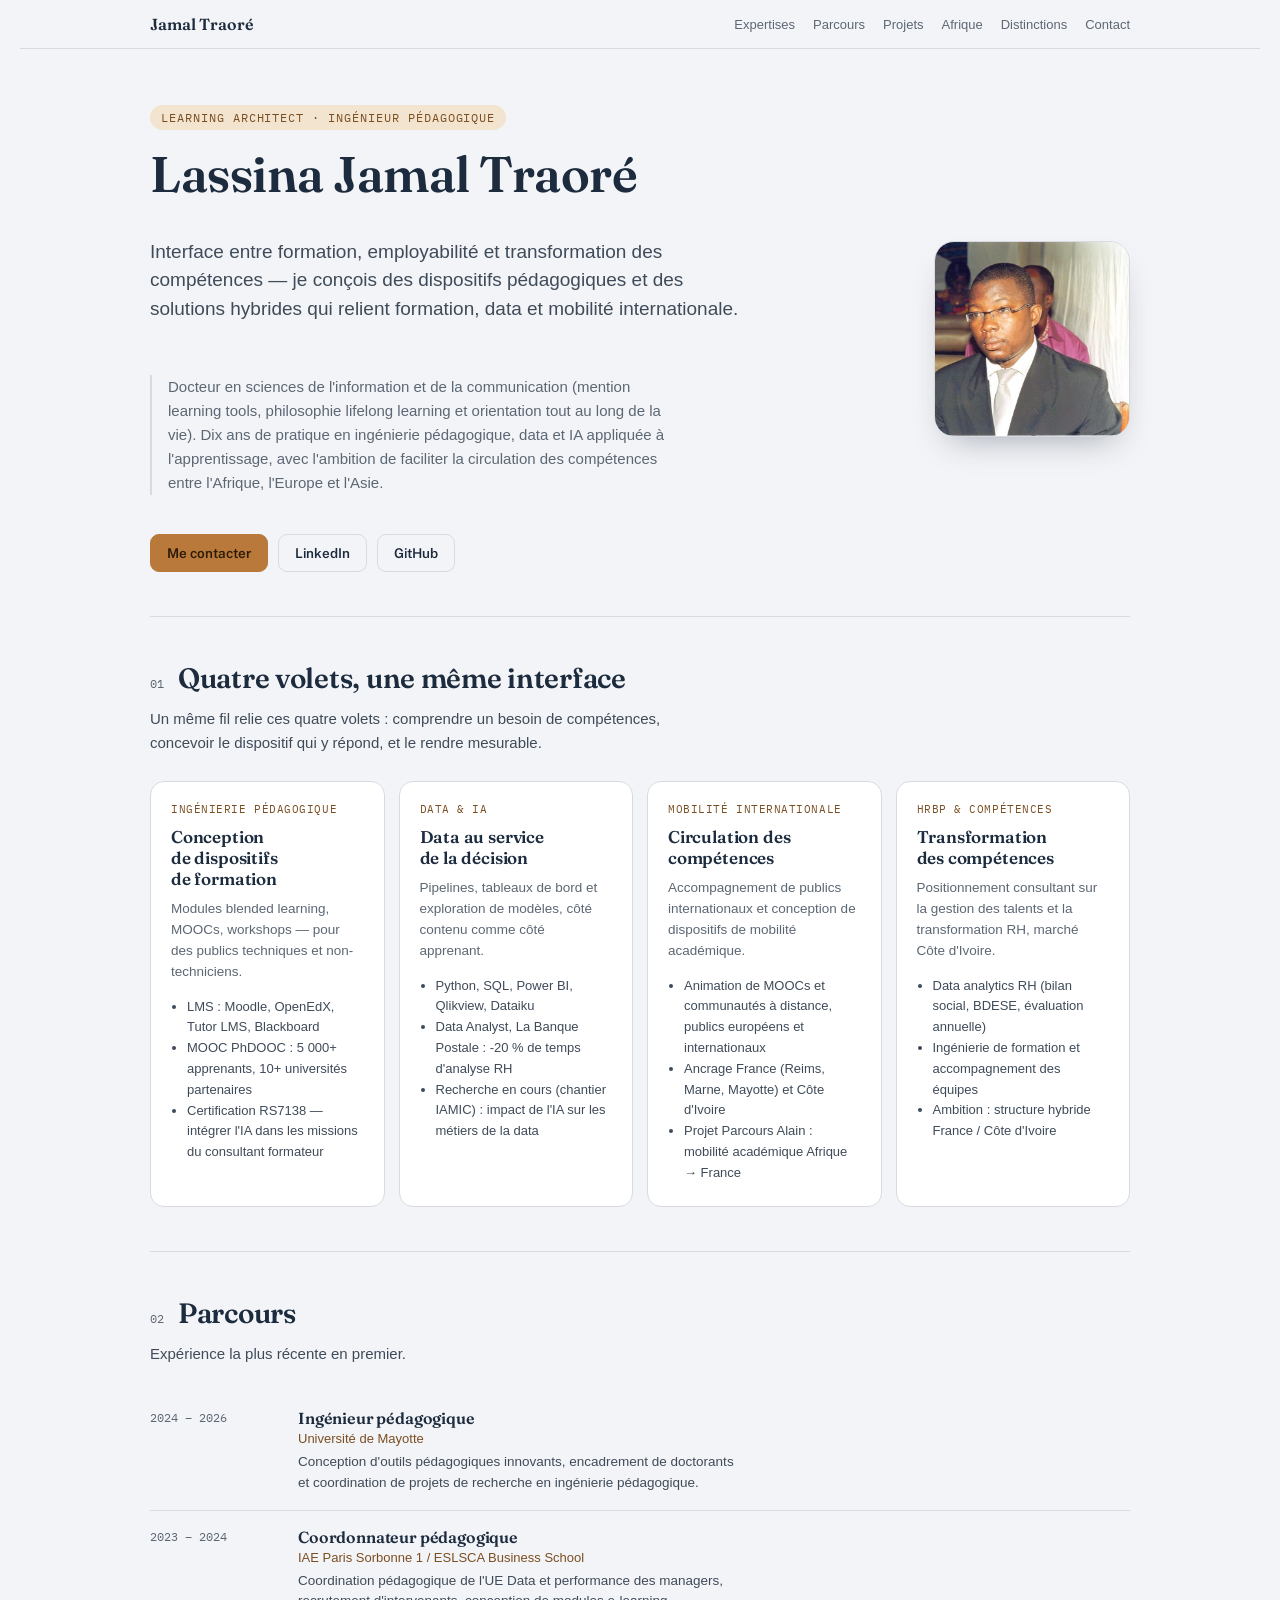
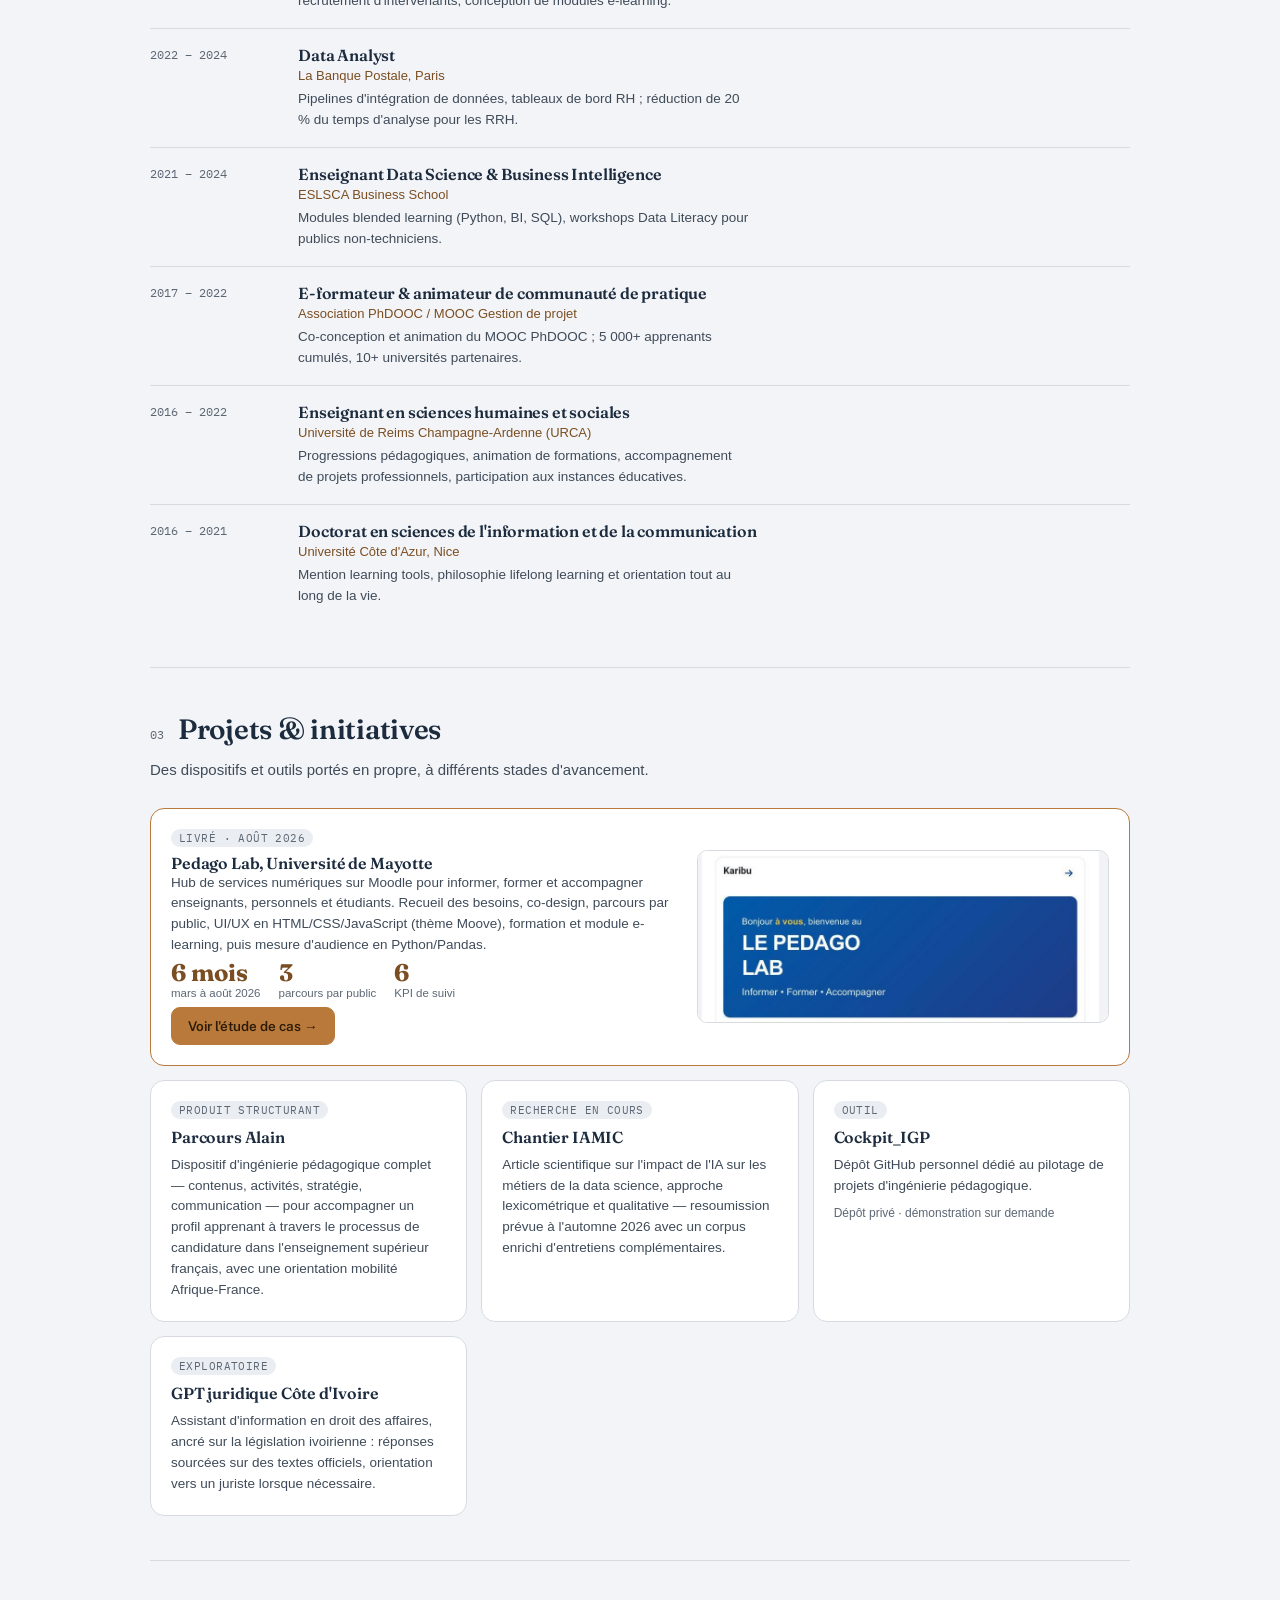
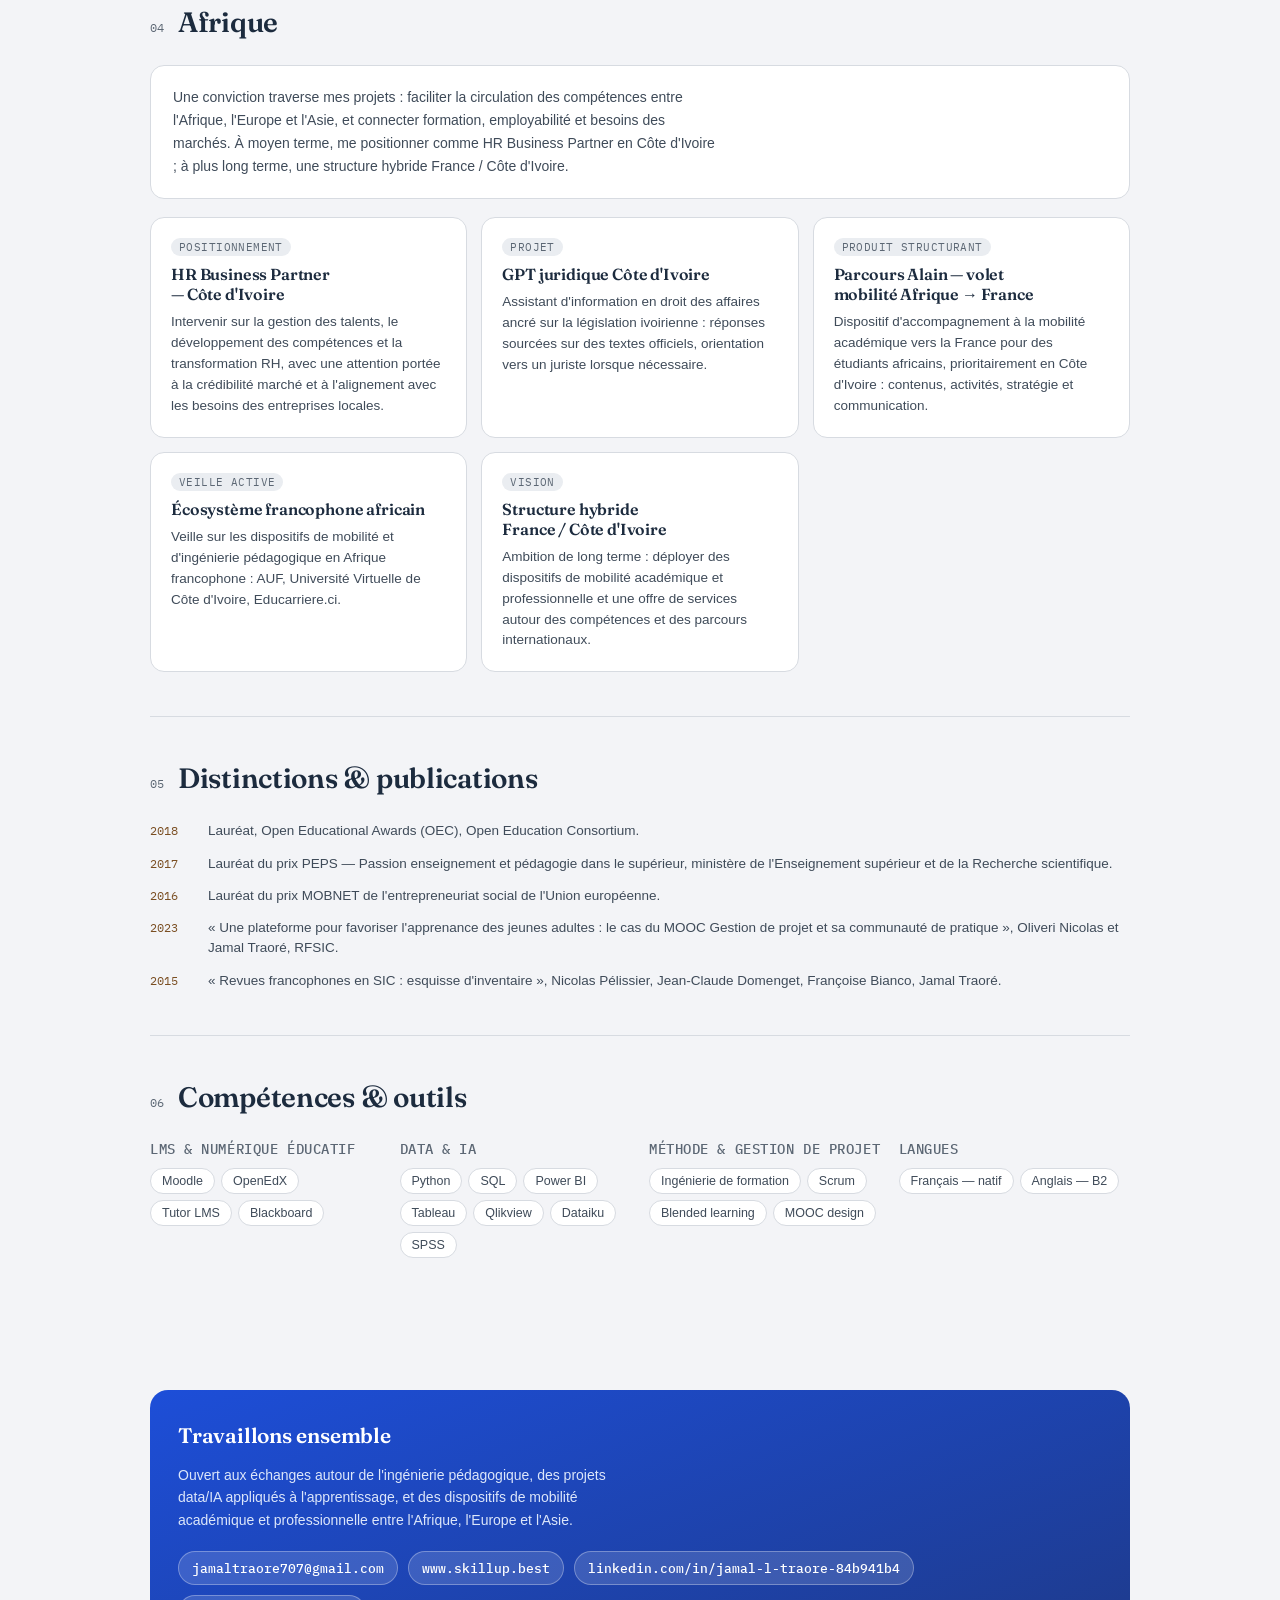
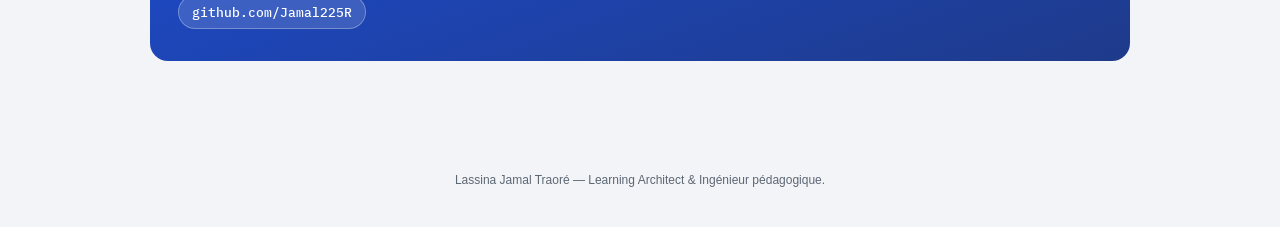
==== index.html @ 6d75a5ed "Portfolio : corrections ESLSCA, IAMIC, Cockpit_IGP et protection des coordonnées Co-Authored-By: Cla" ====
<!doctype html><html><head><meta charset=utf8><meta name=viewport content="width=device-width,initial-scale=1,viewport-fit=cover"><style>:root{color-scheme:light;box-sizing:border-box;padding-top:env(safe-area-inset-top,0px);padding-bottom:env(safe-area-inset-bottom,0px)}html{scroll-padding-top:env(safe-area-inset-top,0px)}body{margin:0;padding:0;font:14px -apple-system,BlinkMacSystemFont,sans-serif;background:#faf9f5;color:#141413}img{max-width:100%}[hidden]:not([hidden=until-found i]){display:none!important}</style></head><body>
<title>Jamal Traoré</title>
<meta name="description" content="Portfolio de Lassina Jamal Traoré — ingénierie pédagogique, data &amp; IA, mobilité internationale, transformation des compétences.">
<link rel="preconnect" href="https://fonts.googleapis.com">
<link href="https://fonts.googleapis.com/css2?family=Fraunces:opsz,wght@9..144,500;9..144,600;9..144,700&family=Public+Sans:wght@400;500;600;700&family=IBM+Plex+Mono:wght@400;500&display=swap" rel="stylesheet">
<style>
:root{
  --bg:#F3F4F7;
  --surface:#FFFFFF;
  --surface-2:#EAEDF1;
  --ink:#1C2B3E;
  --ink-2:#283546;
  --slate:#3F4B59;
  --muted:#5C6774;
  --line:#D7DBE1;
  --accent:#B9793A;
  --accent-ink:#7A4E22;
  --accent-bg:#F3E4CF;
  font-family:'Public Sans',system-ui,sans-serif;
}
@media (prefers-color-scheme: dark){
  :root:not([data-theme="light"]){
    --bg:#141B24;
    --surface:#1B2430;
    --surface-2:#212B38;
    --ink:#EDEAE2;
    --ink-2:#D9D4C8;
    --slate:#AEB6C2;
    --muted:#8C97A3;
    --line:#303B48;
    --accent:#E0A75E;
    --accent-ink:#F3D9B4;
    --accent-bg:#3A2E1C;
  }
}
:root[data-theme="dark"]{
  --bg:#141B24;
  --surface:#1B2430;
  --surface-2:#212B38;
  --ink:#EDEAE2;
  --ink-2:#D9D4C8;
  --slate:#AEB6C2;
  --muted:#8C97A3;
  --line:#303B48;
  --accent:#E0A75E;
  --accent-ink:#F3D9B4;
  --accent-bg:#3A2E1C;
}
*{box-sizing:border-box;}
body{margin:0;background:var(--bg);color:var(--ink);padding-inline:20px;}
h1,h2,h3{font-family:'Fraunces',Georgia,serif;font-weight:600;letter-spacing:-0.01em;text-wrap:balance;margin:0;color:var(--ink);}
.mono{font-family:'IBM Plex Mono',ui-monospace,monospace;font-variant-numeric:tabular-nums;}
.wrap{max-width:980px;margin:0 auto;}
a{color:inherit;}

/* NAV */
nav.top{position:sticky;top:env(safe-area-inset-top,0px);z-index:20;background:color-mix(in srgb, var(--bg) 86%, transparent);backdrop-filter:blur(8px);border-bottom:1px solid var(--line);}
nav.top .row{max-width:980px;margin:0 auto;display:flex;align-items:center;justify-content:space-between;padding:14px 0;gap:12px;flex-wrap:wrap;}
nav.top .brand{font-family:'Fraunces',serif;font-weight:600;font-size:16px;}
nav.top .links{display:flex;gap:18px;flex-wrap:wrap;}
nav.top .links a{font-size:13px;color:var(--muted);text-decoration:none;font-weight:500;}
nav.top .links a:hover{color:var(--accent-ink);}

/* HERO */
.hero{padding-block:56px 44px;display:flex;flex-direction:column;gap:18px;}
.eyebrow{font-family:'IBM Plex Mono',monospace;font-size:12px;letter-spacing:.08em;text-transform:uppercase;color:var(--accent-ink);background:var(--accent-bg);display:inline-block;padding:5px 11px;border-radius:999px;width:fit-content;}
.hero h1{font-size:clamp(32px,5vw,50px);line-height:1.05;}
.hero .tagline{font-size:clamp(16px,2.2vw,19px);color:var(--slate);max-width:56ch;line-height:1.5;}
.hero .thesis{font-size:15px;color:var(--muted);max-width:62ch;line-height:1.6;border-left:2px solid var(--line);padding-left:16px;}
.cta-row{display:flex;gap:10px;flex-wrap:wrap;margin-top:6px;}
.btn{font-family:'Public Sans',sans-serif;font-weight:600;font-size:13.5px;border-radius:9px;padding:10px 16px;border:1px solid var(--accent);background:var(--accent);color:#2B1B08;cursor:pointer;text-decoration:none;display:inline-flex;align-items:center;gap:6px;}
.btn.secondary{background:transparent;color:var(--ink);border:1px solid var(--line);}

/* SECTION SHELL */
section{padding-block:44px;border-top:1px solid var(--line);}
.section-head{display:flex;align-items:baseline;gap:14px;margin-bottom:26px;flex-wrap:wrap;}
.section-head .num{font-family:'IBM Plex Mono',monospace;font-size:12px;color:var(--muted);}
.section-head h2{font-size:clamp(22px,3vw,28px);}
.section-lede{color:var(--slate);max-width:64ch;line-height:1.6;margin:-14px 0 26px;font-size:15px;}

/* PILLARS */
.pillars{display:grid;grid-template-columns:repeat(auto-fit,minmax(220px,1fr));gap:14px;}
.pillar{background:var(--surface);border:1px solid var(--line);border-radius:14px;padding:20px 20px 22px;display:flex;flex-direction:column;gap:10px;}
.pillar .tag{font-family:'IBM Plex Mono',monospace;font-size:11px;color:var(--accent-ink);text-transform:uppercase;letter-spacing:.05em;}
.pillar h3{font-size:17px;}
.pillar p{margin:0;font-size:13.5px;color:var(--muted);line-height:1.55;}
.pillar ul{margin:4px 0 0;padding-left:16px;font-size:13px;color:var(--slate);line-height:1.6;}

/* TIMELINE */
.timeline{display:flex;flex-direction:column;}
.trow{display:grid;grid-template-columns:130px 1fr;gap:18px;padding:16px 0;border-top:1px solid var(--line);}
.trow:first-child{border-top:none;}
.trow .when{font-family:'IBM Plex Mono',monospace;font-size:12px;color:var(--muted);padding-top:2px;}
.trow .what h3{font-size:16px;margin-bottom:3px;}
.trow .org{font-size:13px;color:var(--accent-ink);margin-bottom:6px;}
.trow p{margin:0;font-size:13.5px;color:var(--slate);line-height:1.55;max-width:60ch;}
@media (max-width:560px){.trow{grid-template-columns:1fr;gap:4px;}}

/* PROJECTS */
.projects{display:grid;grid-template-columns:repeat(auto-fit,minmax(260px,1fr));gap:14px;}
.project{background:var(--surface);border:1px solid var(--line);border-radius:14px;padding:20px;display:flex;flex-direction:column;gap:8px;}
.project .status{font-family:'IBM Plex Mono',monospace;font-size:10.5px;text-transform:uppercase;letter-spacing:.04em;padding:2px 8px;border-radius:999px;width:fit-content;background:var(--surface-2);color:var(--muted);}
.project h3{font-size:16px;}
.project p{margin:0;font-size:13.5px;color:var(--slate);line-height:1.55;}
.project .meta{font-size:12px;color:var(--muted);margin-top:2px;}

/* SKILLS */
.skillgrid{display:grid;grid-template-columns:repeat(auto-fit,minmax(200px,1fr));gap:18px;}
.skillcat h3{font-size:14px;color:var(--muted);text-transform:uppercase;letter-spacing:.04em;font-family:'IBM Plex Mono',monospace;font-weight:500;margin-bottom:10px;}
.chiplist{display:flex;flex-wrap:wrap;gap:6px;}
.chip{border:1px solid var(--line);background:var(--surface);font-size:12.5px;padding:5px 11px;border-radius:999px;color:var(--slate);}

/* DISTINCTIONS */
.distinctions{display:flex;flex-direction:column;gap:12px;}
.dist-item{display:flex;gap:14px;align-items:baseline;}
.dist-item .year{font-family:'IBM Plex Mono',monospace;font-size:12px;color:var(--accent-ink);width:44px;flex-shrink:0;}
.dist-item p{margin:0;font-size:13.5px;color:var(--slate);line-height:1.5;}

/* CONTACT / FOOTER */
.contact-band{background:linear-gradient(160deg,#1D4ED8,#1E3A8A);border-radius:18px;padding:32px 28px;color:#FFFFFF;display:flex;flex-direction:column;gap:16px;margin-block:44px;}
.contact-band h2{color:#FFFFFF;}
.contact-band p{margin:0;color:#DCE6FA;font-size:14px;max-width:56ch;line-height:1.6;}
.contact-links{display:flex;gap:10px;flex-wrap:wrap;margin-top:4px;}
.contact-links a{font-family:'IBM Plex Mono',monospace;font-size:12.5px;background:rgba(255,255,255,.14);border:1px solid rgba(255,255,255,.3);padding:8px 13px;border-radius:999px;text-decoration:none;color:#FFFFFF;font-weight:500;}
.contact-links a:hover{background:rgba(255,255,255,.22);}

footer.note{padding-block:24px 40px;font-size:12px;color:var(--muted);text-align:center;}

@media (max-width:640px){
  .hero{padding-block:40px 32px;}
  section{padding-block:34px;}
}

/* HERO GRID + PHOTO */
.hero-grid{display:flex;gap:32px;align-items:center;flex-wrap:wrap-reverse;}
.hero-text{flex:1 1 420px;display:flex;flex-direction:column;gap:18px;}
.hero-photo{flex:0 0 auto;}
.hero-photo img{display:block;width:196px;height:196px;object-fit:cover;border-radius:20px;border:1px solid var(--line);box-shadow:0 16px 34px -16px rgba(28,43,62,.4);}
@media (max-width:640px){.hero-photo img{width:128px;height:128px;border-radius:16px;}}

/* AFRIQUE */
.africa-intro{background:var(--surface);border:1px solid var(--line);border-radius:14px;padding:20px 22px;margin-bottom:18px;}
.africa-intro p{margin:0;font-size:14px;color:var(--slate);line-height:1.65;max-width:70ch;}
.project.featured{grid-column:1/-1;display:grid;grid-template-columns:1.1fr .9fr;gap:22px;align-items:center;border-color:var(--accent);}
.project.featured .shotwrap{border-radius:10px;overflow:hidden;border:1px solid var(--line);max-height:260px;}
.project.featured .shotwrap img{display:block;width:100%;}
.kpi-mini{display:flex;gap:18px;flex-wrap:wrap;margin:4px 0 2px;}
.kpi-mini div{display:flex;flex-direction:column;}
.kpi-mini b{font-family:'Fraunces',serif;font-size:24px;color:var(--accent-ink);line-height:1.1;}
.kpi-mini span{font-size:11.5px;color:var(--muted);}
.project .btn{width:fit-content;margin-top:6px;}
@media (max-width:640px){.project.featured{grid-template-columns:1fr;}}
</style>

<nav class="top">
  <div class="row">
    <span class="brand">Jamal Traoré</span>
    <div class="links">
      <a href="#expertises">Expertises</a>
      <a href="#parcours">Parcours</a>
      <a href="#projets">Projets</a>
      <a href="#afrique">Afrique</a>
      <a href="#distinctions">Distinctions</a>
      <a href="#contact">Contact</a>
    </div>
  </div>
</nav>

<div class="wrap">

  <section class="hero" style="border-top:none;">
    <div class="hero-grid">
      <div class="hero-text">
        <span class="eyebrow">Learning Architect · Ingénieur pédagogique</span>
        <h1>Lassina Jamal Traoré</h1>
        <p class="tagline">Interface entre formation, employabilité et transformation des compétences — je conçois des dispositifs pédagogiques et des solutions hybrides qui relient formation, data et mobilité internationale.</p>
        <p class="thesis">Docteur en sciences de l'information et de la communication (mention learning tools, philosophie lifelong learning et orientation tout au long de la vie). Dix ans de pratique en ingénierie pédagogique, data et IA appliquée à l'apprentissage, avec l'ambition de faciliter la circulation des compétences entre l'Afrique, l'Europe et l'Asie.</p>
        <div class="cta-row">
          <a class="btn js-mail" href="#contact" data-u="jamaltraore707" data-d="gmail.com">Me contacter</a>
          <a class="btn secondary" href="https://www.linkedin.com/in/jamal-l-traore-84b941b4/" target="_blank" rel="noopener">LinkedIn</a>
          <a class="btn secondary" href="https://github.com/Jamal225R" target="_blank" rel="noopener">GitHub</a>
        </div>
      </div>
      <div class="hero-photo">
        <img src="[data-uri]" alt="Portrait de Lassina Jamal Traoré" width="196" height="196">
      </div>
    </div>
  </section>

  <section id="expertises">
    <div class="section-head"><span class="num mono">01</span><h2>Quatre volets, une même interface</h2></div>
    <p class="section-lede">Un même fil relie ces quatre volets : comprendre un besoin de compétences, concevoir le dispositif qui y répond, et le rendre mesurable.</p>
    <div class="pillars">
      <div class="pillar">
        <span class="tag">Ingénierie pédagogique</span>
        <h3>Conception de dispositifs de formation</h3>
        <p>Modules blended learning, MOOCs, workshops — pour des publics techniques et non-techniciens.</p>
        <ul>
          <li>LMS : Moodle, OpenEdX, Tutor LMS, Blackboard</li>
          <li>MOOC PhDOOC : 5 000+ apprenants, 10+ universités partenaires</li>
          <li>Certification RS7138 — intégrer l'IA dans les missions du consultant formateur</li>
        </ul>
      </div>
      <div class="pillar">
        <span class="tag">Data &amp; IA</span>
        <h3>Data au service de la décision</h3>
        <p>Pipelines, tableaux de bord et exploration de modèles, côté contenu comme côté apprenant.</p>
        <ul>
          <li>Python, SQL, Power BI, Qlikview, Dataiku</li>
          <li>Data Analyst, La Banque Postale : -20 % de temps d'analyse RH</li>
          <li>Recherche en cours (chantier IAMIC) : impact de l'IA sur les métiers de la data</li>
        </ul>
      </div>
      <div class="pillar">
        <span class="tag">Mobilité internationale</span>
        <h3>Circulation des compétences</h3>
        <p>Accompagnement de publics internationaux et conception de dispositifs de mobilité académique.</p>
        <ul>
          <li>Animation de MOOCs et communautés à distance, publics européens et internationaux</li>
          <li>Ancrage France (Reims, Marne, Mayotte) et Côte d'Ivoire</li>
          <li>Projet Parcours Alain : mobilité académique Afrique → France</li>
        </ul>
      </div>
      <div class="pillar">
        <span class="tag">HRBP &amp; compétences</span>
        <h3>Transformation des compétences</h3>
        <p>Positionnement consultant sur la gestion des talents et la transformation RH, marché Côte d'Ivoire.</p>
        <ul>
          <li>Data analytics RH (bilan social, BDESE, évaluation annuelle)</li>
          <li>Ingénierie de formation et accompagnement des équipes</li>
          <li>Ambition : structure hybride France / Côte d'Ivoire</li>
        </ul>
      </div>
    </div>
  </section>

  <section id="parcours">
    <div class="section-head"><span class="num mono">02</span><h2>Parcours</h2></div>
    <p class="section-lede">Expérience la plus récente en premier.</p>
    <div class="timeline">
      <div class="trow">
        <div class="when">2024 – 2026</div>
        <div class="what"><h3>Ingénieur pédagogique</h3><div class="org">Université de Mayotte</div>
        <p>Conception d'outils pédagogiques innovants, encadrement de doctorants et coordination de projets de recherche en ingénierie pédagogique.</p></div>
      </div>
      <div class="trow">
        <div class="when">2023 – 2024</div>
        <div class="what"><h3>Coordonnateur pédagogique</h3><div class="org">IAE Paris Sorbonne 1 / ESLSCA Business School</div>
        <p>Coordination pédagogique de l'UE Data et performance des managers, recrutement d'intervenants, conception de modules e-learning.</p></div>
      </div>
      <div class="trow">
        <div class="when">2022 – 2024</div>
        <div class="what"><h3>Data Analyst</h3><div class="org">La Banque Postale, Paris</div>
        <p>Pipelines d'intégration de données, tableaux de bord RH ; réduction de 20 % du temps d'analyse pour les RRH.</p></div>
      </div>
      <div class="trow">
        <div class="when">2021 – 2024</div>
        <div class="what"><h3>Enseignant Data Science &amp; Business Intelligence</h3><div class="org">ESLSCA Business School</div>
        <p>Modules blended learning (Python, BI, SQL), workshops Data Literacy pour publics non-techniciens.</p></div>
      </div>
      <div class="trow">
        <div class="when">2017 – 2022</div>
        <div class="what"><h3>E-formateur &amp; animateur de communauté de pratique</h3><div class="org">Association PhDOOC / MOOC Gestion de projet</div>
        <p>Co-conception et animation du MOOC PhDOOC ; 5 000+ apprenants cumulés, 10+ universités partenaires.</p></div>
      </div>
      <div class="trow">
        <div class="when">2016 – 2022</div>
        <div class="what"><h3>Enseignant en sciences humaines et sociales</h3><div class="org">Université de Reims Champagne-Ardenne (URCA)</div>
        <p>Progressions pédagogiques, animation de formations, accompagnement de projets professionnels, participation aux instances éducatives.</p></div>
      </div>
      <div class="trow">
        <div class="when">2016 – 2021</div>
        <div class="what"><h3>Doctorat en sciences de l'information et de la communication</h3><div class="org">Université Côte d'Azur, Nice</div>
        <p>Mention learning tools, philosophie lifelong learning et orientation tout au long de la vie.</p></div>
      </div>
    </div>
  </section>

  <section id="projets">
    <div class="section-head"><span class="num mono">03</span><h2>Projets &amp; initiatives</h2></div>
    <p class="section-lede">Des dispositifs et outils portés en propre, à différents stades d'avancement.</p>
    <div class="projects">
      <div class="project featured">
        <div>
          <span class="status">Livré · août 2026</span>
          <h3 style="margin-top:8px">Pedago Lab, Université de Mayotte</h3>
          <p>Hub de services numériques sur Moodle pour informer, former et accompagner enseignants, personnels et étudiants. Recueil des besoins, co-design, parcours par public, UI/UX en HTML/CSS/JavaScript (thème Moove), formation et module e-learning, puis mesure d'audience en Python/Pandas.</p>
          <div class="kpi-mini">
            <div><b>6 mois</b><span>mars à août 2026</span></div>
            <div><b>3</b><span>parcours par public</span></div>
            <div><b>6</b><span>KPI de suivi</span></div>
          </div>
          <a class="btn" href="pedago-lab/index.html">Voir l'étude de cas &rarr;</a>
        </div>
        <a class="shotwrap" href="pedago-lab/index.html" aria-label="Étude de cas Pedago Lab"><img src="pedago-lab/img/hero.jpg" alt="Bannière d'accueil du Pedago Lab sur Moodle"></a>
      </div>
      <div class="project">
        <span class="status">Produit structurant</span>
        <h3>Parcours Alain</h3>
        <p>Dispositif d'ingénierie pédagogique complet — contenus, activités, stratégie, communication — pour accompagner un profil apprenant à travers le processus de candidature dans l'enseignement supérieur français, avec une orientation mobilité Afrique-France.</p>
      </div>
      <div class="project">
        <span class="status">Recherche en cours</span>
        <h3>Chantier IAMIC</h3>
        <p>Article scientifique sur l'impact de l'IA sur les métiers de la data science, approche lexicométrique et qualitative — resoumission prévue à l'automne 2026 avec un corpus enrichi d'entretiens complémentaires.</p>
      </div>
      <div class="project">
        <span class="status">Outil</span>
        <h3>Cockpit_IGP</h3>
        <p>Dépôt GitHub personnel dédié au pilotage de projets d'ingénierie pédagogique.</p>
        <div class="meta">Dépôt privé · démonstration sur demande</div>
      </div>
      <div class="project">
        <span class="status">Exploratoire</span>
        <h3>GPT juridique Côte d'Ivoire</h3>
        <p>Assistant d'information en droit des affaires, ancré sur la législation ivoirienne : réponses sourcées sur des textes officiels, orientation vers un juriste lorsque nécessaire.</p>
      </div>
    </div>
  </section>

  <section id="afrique">
    <div class="section-head"><span class="num mono">04</span><h2>Afrique</h2></div>
    <div class="africa-intro">
      <p>Une conviction traverse mes projets : faciliter la circulation des compétences entre l'Afrique, l'Europe et l'Asie, et connecter formation, employabilité et besoins des marchés. À moyen terme, me positionner comme HR Business Partner en Côte d'Ivoire ; à plus long terme, une structure hybride France / Côte d'Ivoire.</p>
    </div>
    <div class="projects">
      <div class="project">
        <span class="status">Positionnement</span>
        <h3>HR Business Partner — Côte d'Ivoire</h3>
        <p>Intervenir sur la gestion des talents, le développement des compétences et la transformation RH, avec une attention portée à la crédibilité marché et à l'alignement avec les besoins des entreprises locales.</p>
      </div>
      <div class="project">
        <span class="status">Projet</span>
        <h3>GPT juridique Côte d'Ivoire</h3>
        <p>Assistant d'information en droit des affaires ancré sur la législation ivoirienne : réponses sourcées sur des textes officiels, orientation vers un juriste lorsque nécessaire.</p>
      </div>
      <div class="project">
        <span class="status">Produit structurant</span>
        <h3>Parcours Alain — volet mobilité Afrique → France</h3>
        <p>Dispositif d'accompagnement à la mobilité académique vers la France pour des étudiants africains, prioritairement en Côte d'Ivoire : contenus, activités, stratégie et communication.</p>
      </div>
      <div class="project">
        <span class="status">Veille active</span>
        <h3>Écosystème francophone africain</h3>
        <p>Veille sur les dispositifs de mobilité et d'ingénierie pédagogique en Afrique francophone : AUF, Université Virtuelle de Côte d'Ivoire, Educarriere.ci.</p>
      </div>
      <div class="project">
        <span class="status">Vision</span>
        <h3>Structure hybride France / Côte d'Ivoire</h3>
        <p>Ambition de long terme : déployer des dispositifs de mobilité académique et professionnelle et une offre de services autour des compétences et des parcours internationaux.</p>
      </div>
    </div>
  </section>

  <section id="distinctions">
    <div class="section-head"><span class="num mono">05</span><h2>Distinctions &amp; publications</h2></div>
    <div class="distinctions">
      <div class="dist-item"><span class="year mono">2018</span><p>Lauréat, Open Educational Awards (OEC), Open Education Consortium.</p></div>
      <div class="dist-item"><span class="year mono">2017</span><p>Lauréat du prix PEPS — Passion enseignement et pédagogie dans le supérieur, ministère de l'Enseignement supérieur et de la Recherche scientifique.</p></div>
      <div class="dist-item"><span class="year mono">2016</span><p>Lauréat du prix MOBNET de l'entrepreneuriat social de l'Union européenne.</p></div>
      <div class="dist-item"><span class="year mono">2023</span><p>« Une plateforme pour favoriser l'apprenance des jeunes adultes : le cas du MOOC Gestion de projet et sa communauté de pratique », Oliveri Nicolas et Jamal Traoré, RFSIC.</p></div>
      <div class="dist-item"><span class="year mono">2015</span><p>« Revues francophones en SIC : esquisse d'inventaire », Nicolas Pélissier, Jean-Claude Domenget, Françoise Bianco, Jamal Traoré.</p></div>
    </div>
  </section>

  <section aria-labelledby="competences-h">
    <div class="section-head"><span class="num mono">06</span><h2 id="competences-h">Compétences &amp; outils</h2></div>
    <div class="skillgrid">
      <div class="skillcat">
        <h3>LMS &amp; numérique éducatif</h3>
        <div class="chiplist">
          <span class="chip">Moodle</span><span class="chip">OpenEdX</span><span class="chip">Tutor LMS</span><span class="chip">Blackboard</span>
        </div>
      </div>
      <div class="skillcat">
        <h3>Data &amp; IA</h3>
        <div class="chiplist">
          <span class="chip">Python</span><span class="chip">SQL</span><span class="chip">Power BI</span><span class="chip">Tableau</span><span class="chip">Qlikview</span><span class="chip">Dataiku</span><span class="chip">SPSS</span>
        </div>
      </div>
      <div class="skillcat">
        <h3>Méthode &amp; gestion de projet</h3>
        <div class="chiplist">
          <span class="chip">Ingénierie de formation</span><span class="chip">Scrum</span><span class="chip">Blended learning</span><span class="chip">MOOC design</span>
        </div>
      </div>
      <div class="skillcat">
        <h3>Langues</h3>
        <div class="chiplist">
          <span class="chip">Français — natif</span><span class="chip">Anglais — B2</span>
        </div>
      </div>
    </div>
  </section>

  <section id="contact" style="border-top:none;">
    <div class="contact-band">
      <h2>Travaillons ensemble</h2>
      <p>Ouvert aux échanges autour de l'ingénierie pédagogique, des projets data/IA appliqués à l'apprentissage, et des dispositifs de mobilité académique et professionnelle entre l'Afrique, l'Europe et l'Asie.</p>
      <div class="contact-links">
        <a class="js-mail" href="#contact" data-u="jamaltraore707" data-d="gmail.com" data-show="1">jamaltraore707 [at] gmail [point] com</a>
        <a href="https://www.skillup.best/" target="_blank" rel="noopener">www.skillup.best</a>
        <a href="https://www.linkedin.com/in/jamal-l-traore-84b941b4/" target="_blank" rel="noopener">linkedin.com/in/jamal-l-traore-84b941b4</a>
        <a href="https://github.com/Jamal225R" target="_blank" rel="noopener">github.com/Jamal225R</a>
      </div>
    </div>
  </section>

</div>

<footer class="note">Lassina Jamal Traoré — Learning Architect &amp; Ingénieur pédagogique.</footer>

<script>
/* Anti-scraping : l'adresse e-mail est reconstituée dans le navigateur et n'apparaît pas en clair dans le HTML */
document.querySelectorAll('a.js-mail').forEach(function (a) {
  var m = a.dataset.u + '@' + a.dataset.d;
  a.href = 'mailto:' + m;
  if (a.dataset.show) { a.textContent = m; }
});
</script>
</body></html>
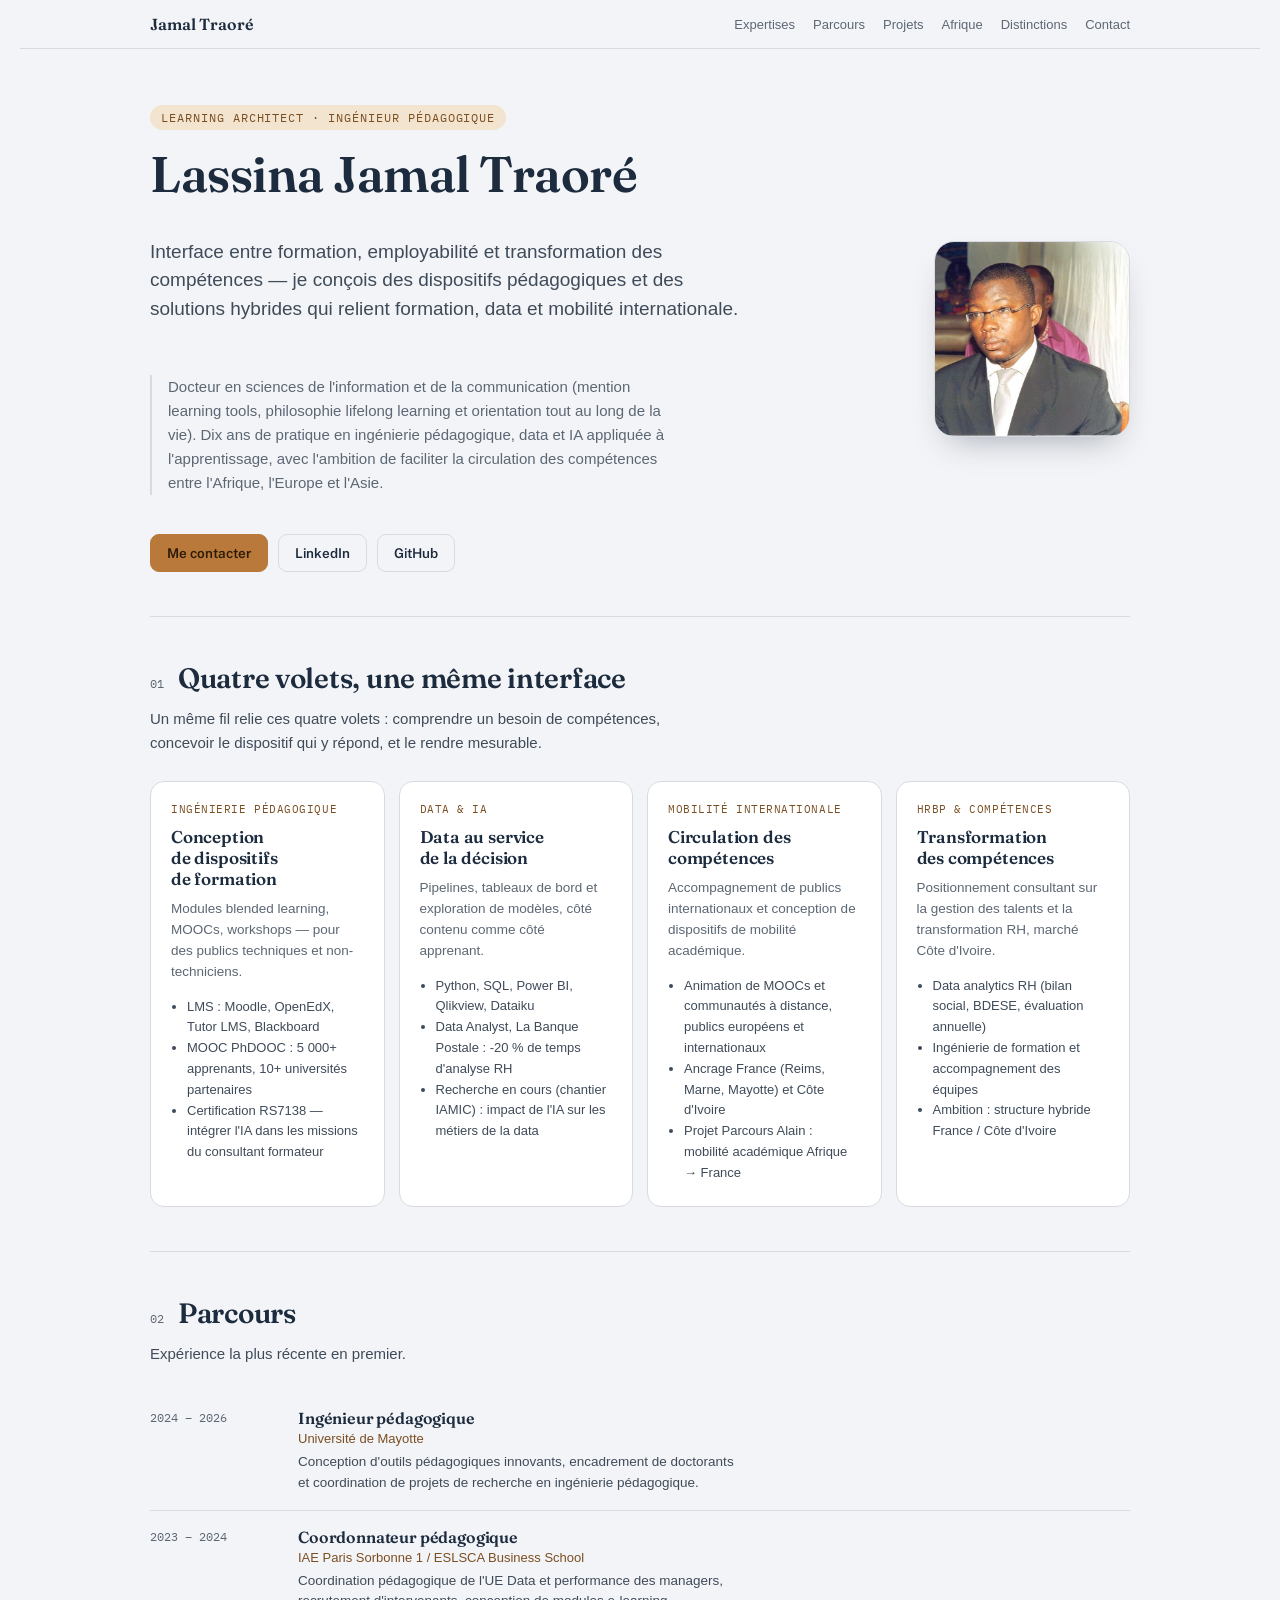
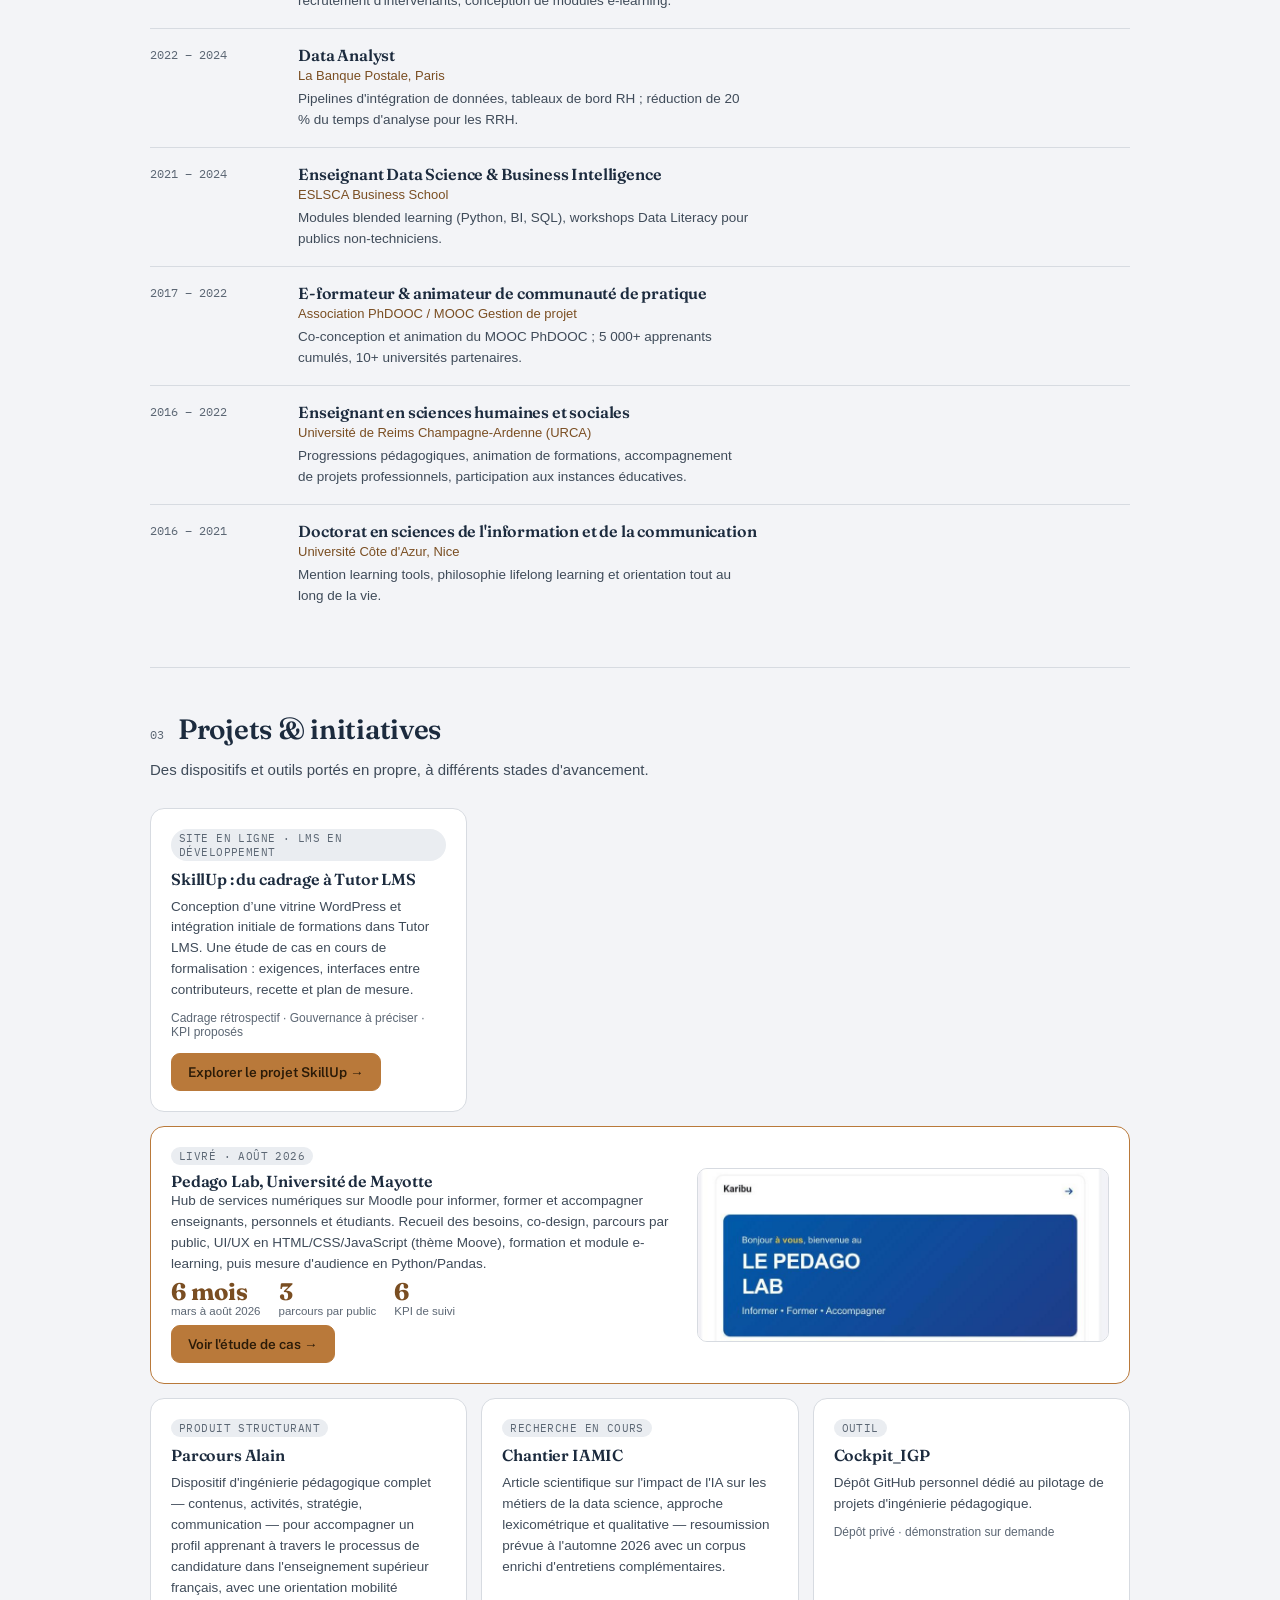
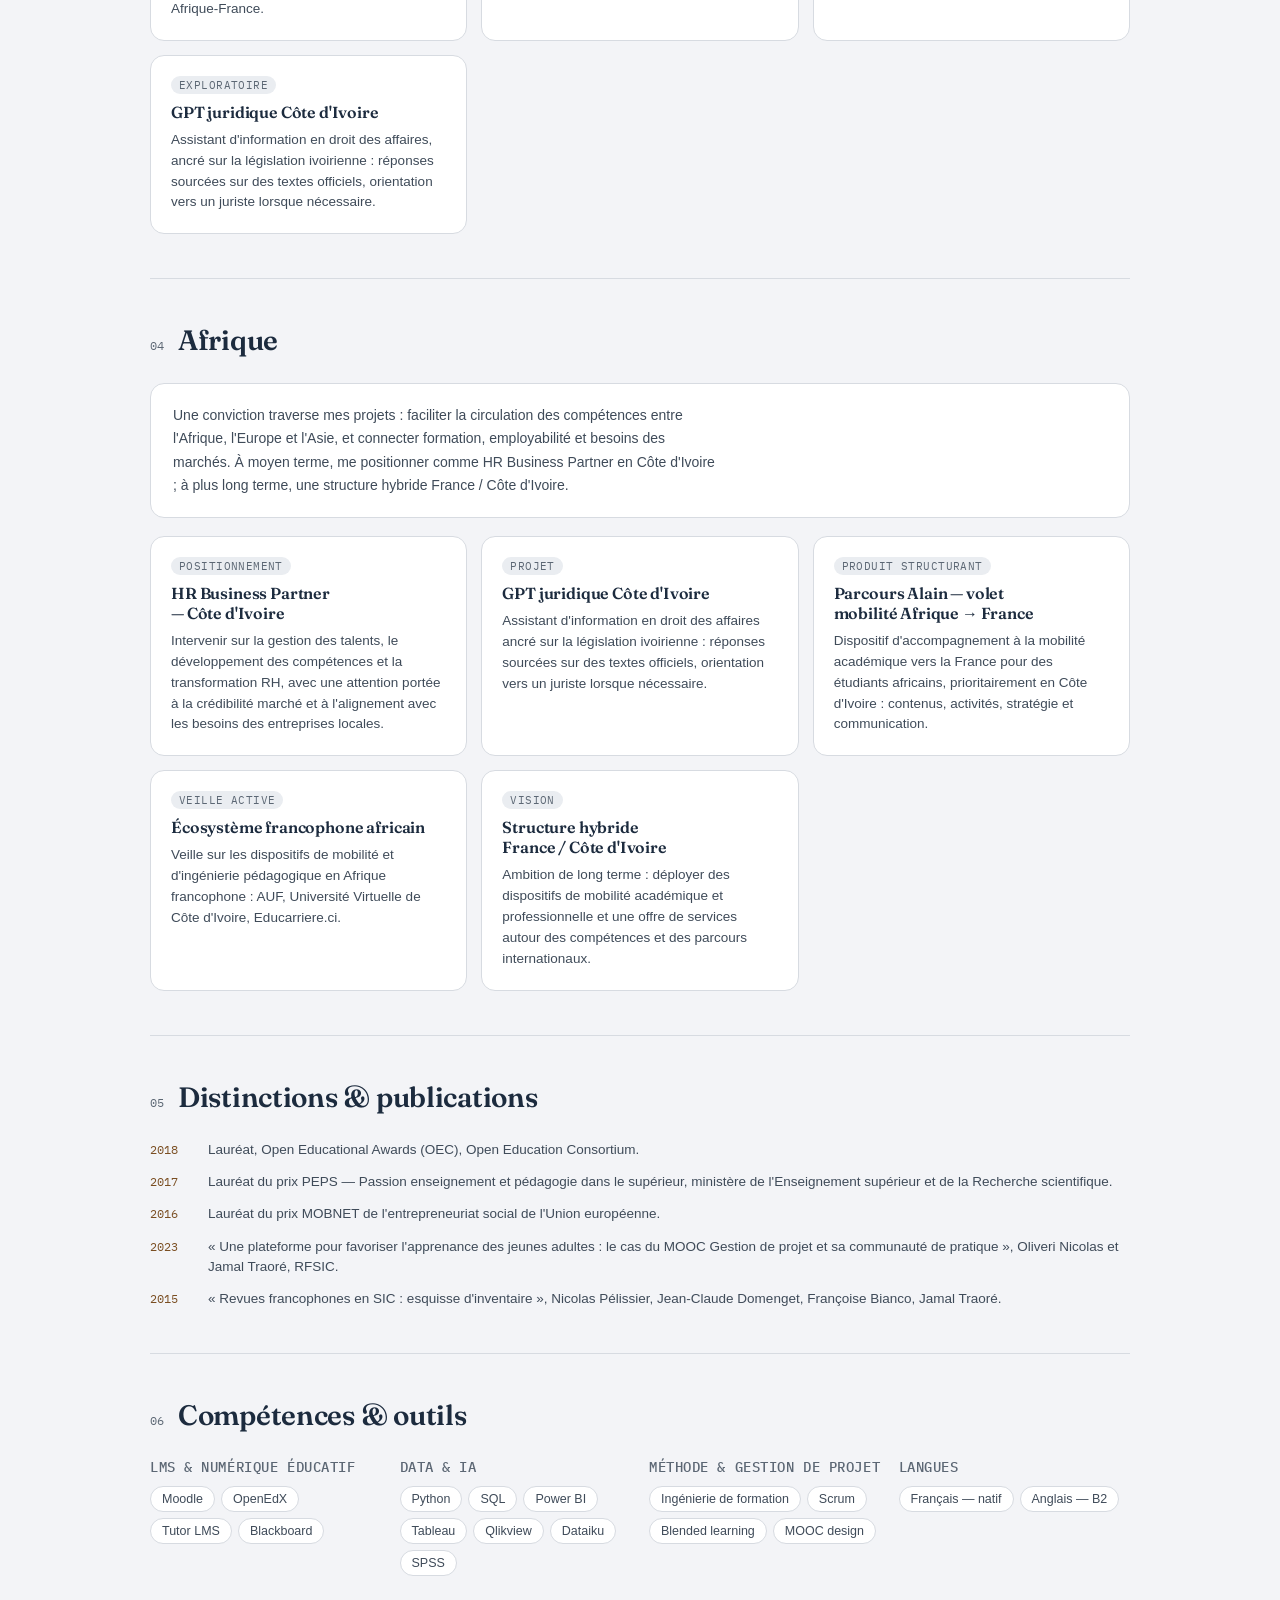
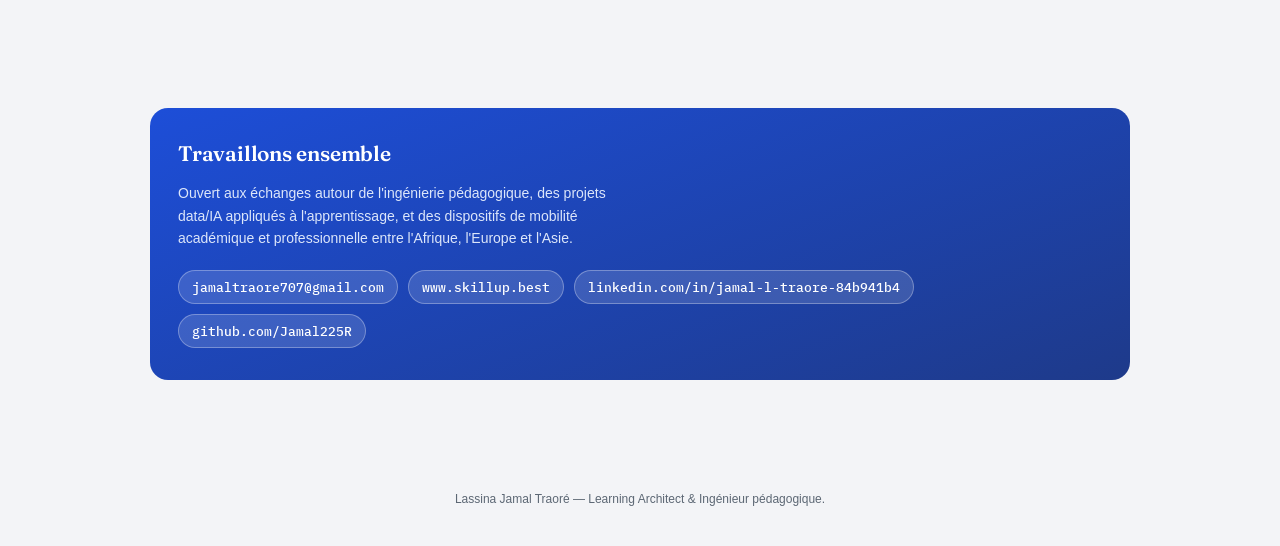
==== commit a5effa0f: "Link SkillUp project management case from portfolio" ====
--- a/index.html
+++ b/index.html
@@ -280,6 +280,13 @@
     <div class="section-head"><span class="num mono">03</span><h2>Projets &amp; initiatives</h2></div>
     <p class="section-lede">Des dispositifs et outils portés en propre, à différents stades d'avancement.</p>
     <div class="projects">
+      <div class="project">
+        <span class="status">Site en ligne · LMS en développement</span>
+        <h3>SkillUp : du cadrage à Tutor LMS</h3>
+        <p>Conception d’une vitrine WordPress et intégration initiale de formations dans Tutor LMS. Une étude de cas en cours de formalisation : exigences, interfaces entre contributeurs, recette et plan de mesure.</p>
+        <div class="meta">Cadrage rétrospectif · Gouvernance à préciser · KPI proposés</div>
+        <a class="btn" href="skillup-lms/index.html">Explorer le projet SkillUp &rarr;</a>
+      </div>
       <div class="project featured">
         <div>
           <span class="status">Livré · août 2026</span>
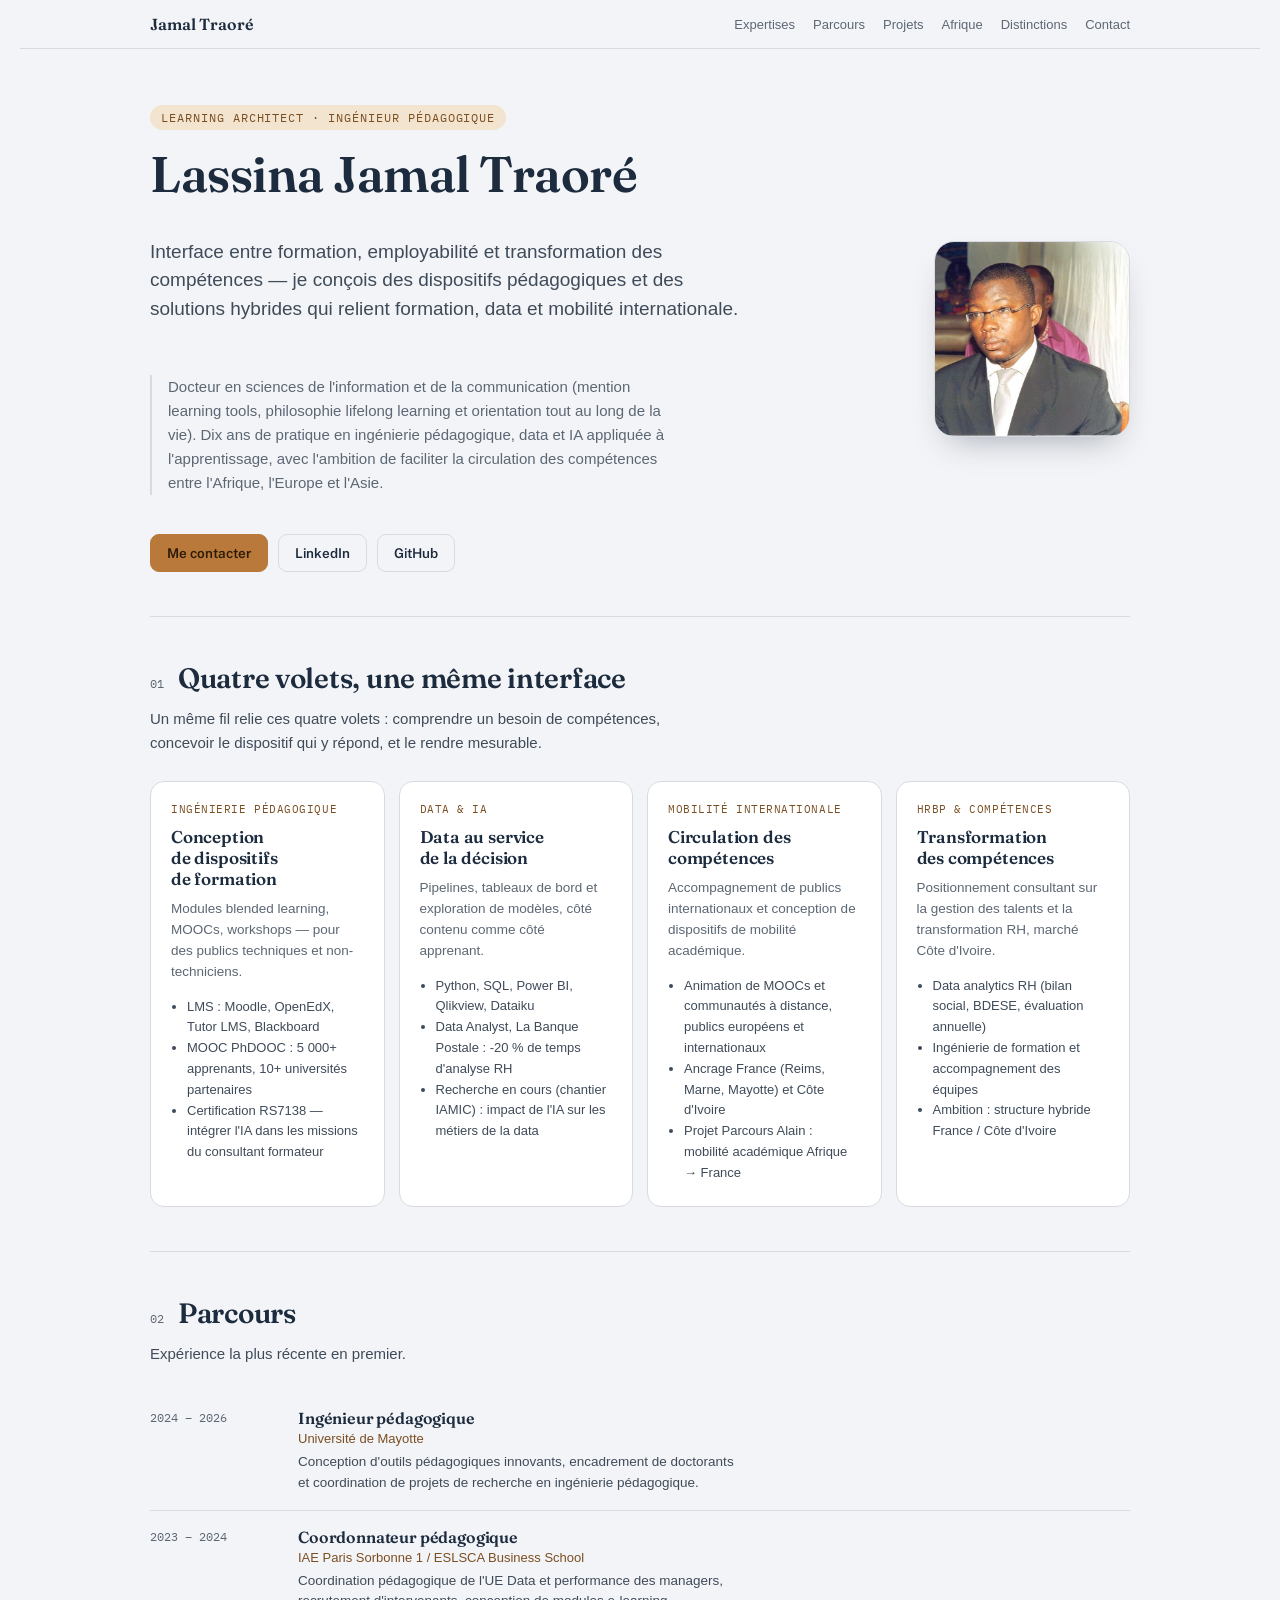
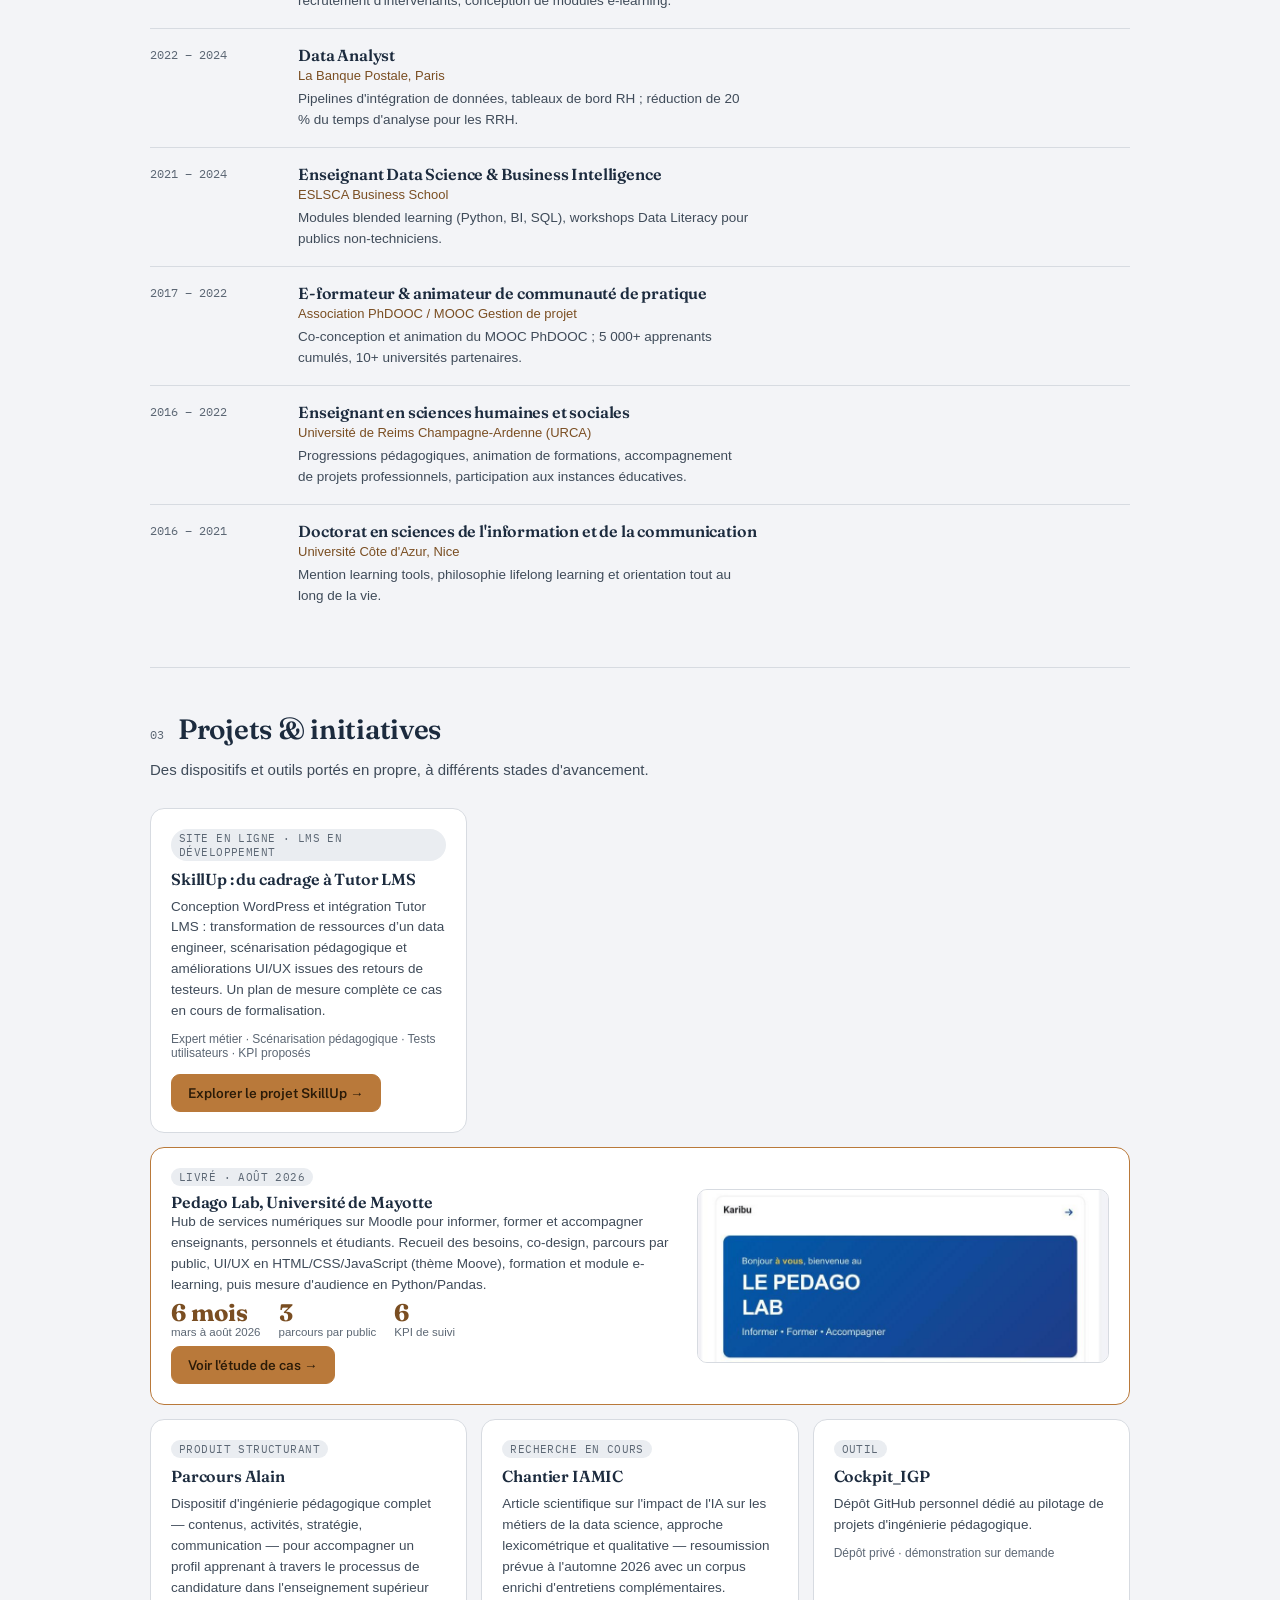
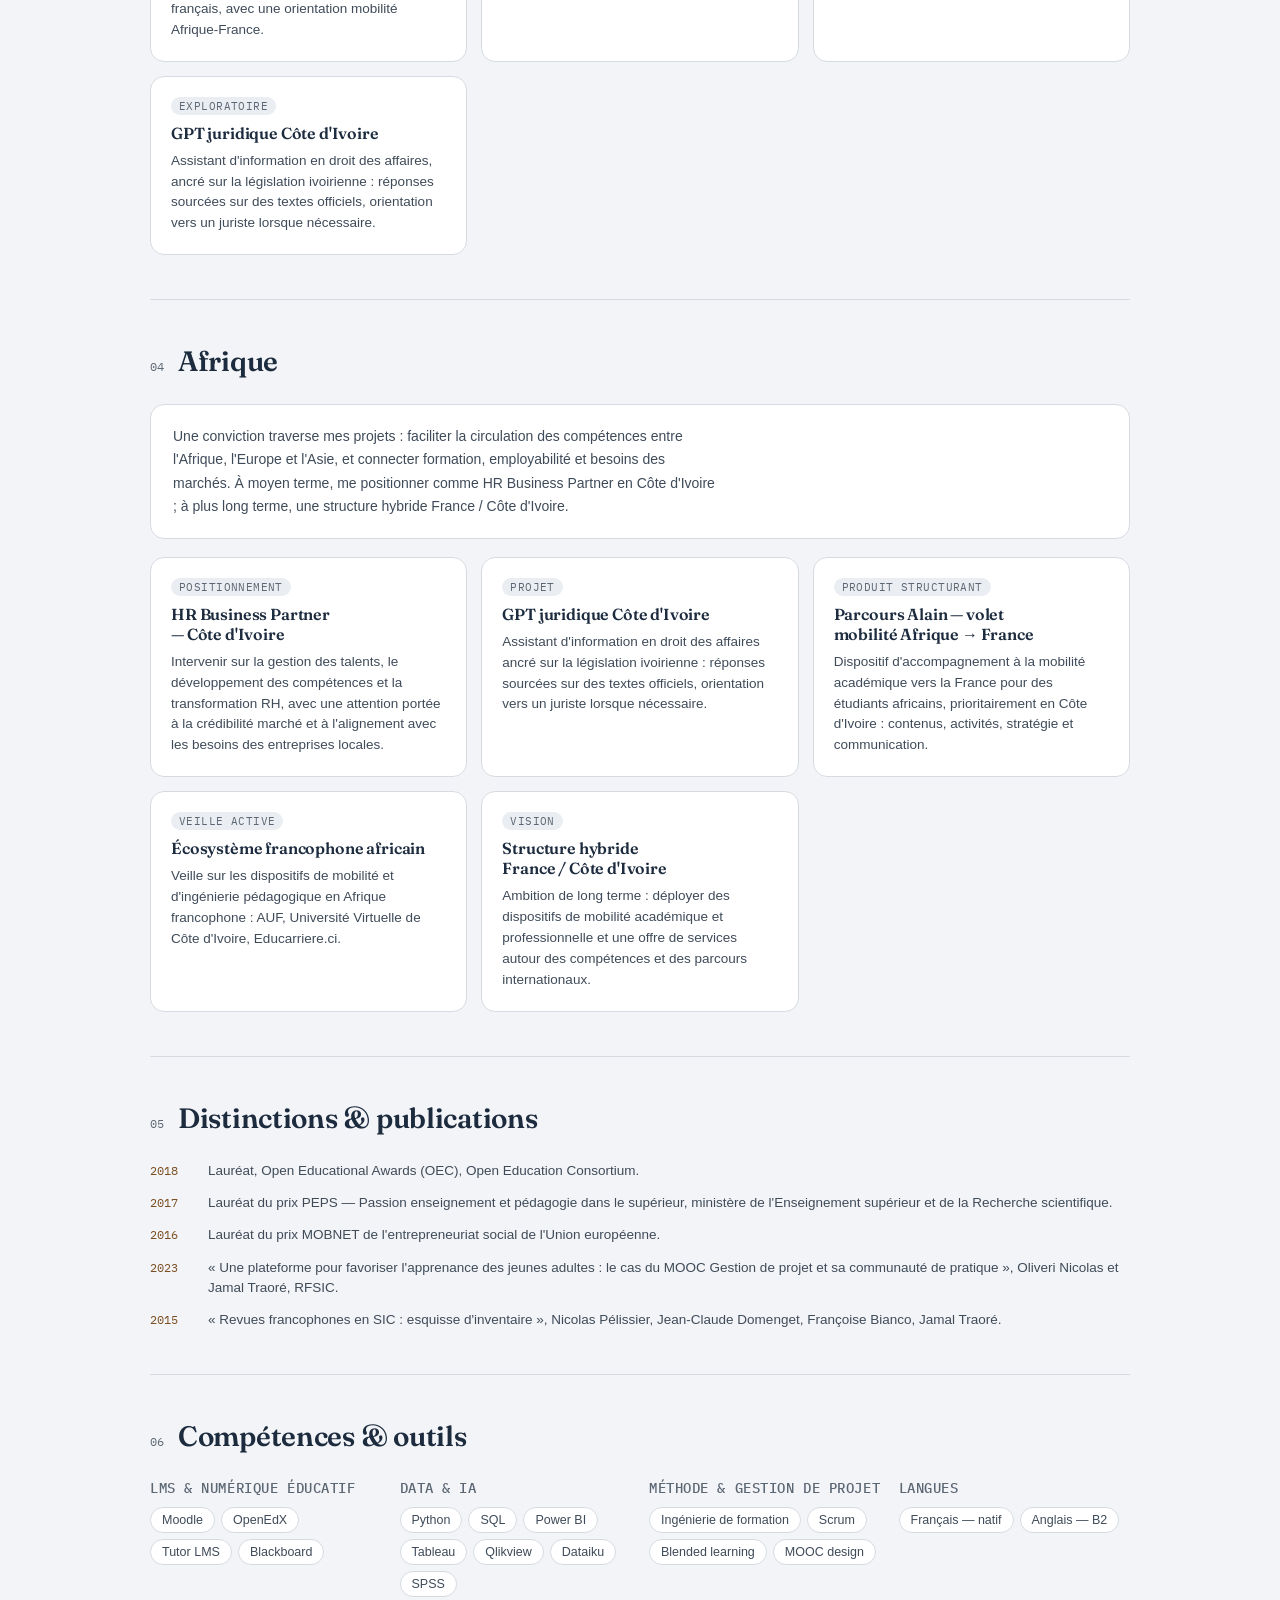
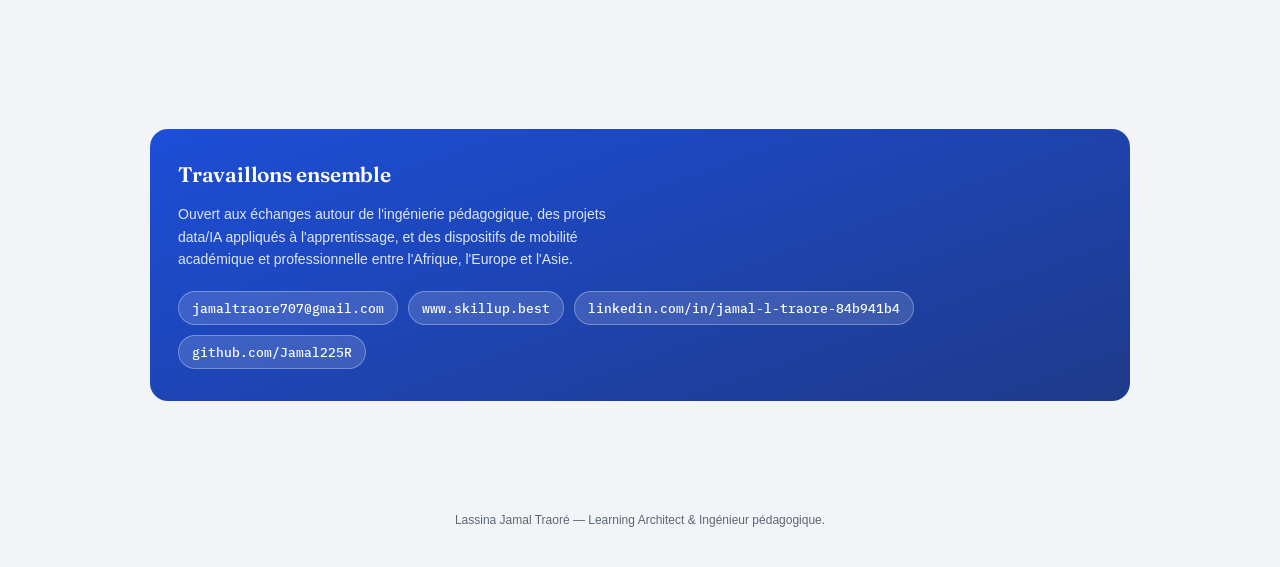
==== commit a8e68913: "Highlight collaboration and pedagogical design in SkillUp card" ====
--- a/index.html
+++ b/index.html
@@ -283,8 +283,8 @@
       <div class="project">
         <span class="status">Site en ligne · LMS en développement</span>
         <h3>SkillUp : du cadrage à Tutor LMS</h3>
-        <p>Conception d’une vitrine WordPress et intégration initiale de formations dans Tutor LMS. Une étude de cas en cours de formalisation : exigences, interfaces entre contributeurs, recette et plan de mesure.</p>
-        <div class="meta">Cadrage rétrospectif · Gouvernance à préciser · KPI proposés</div>
+        <p>Conception WordPress et intégration Tutor LMS : transformation de ressources d’un data engineer, scénarisation pédagogique et améliorations UI/UX issues des retours de testeurs. Un plan de mesure complète ce cas en cours de formalisation.</p>
+        <div class="meta">Expert métier · Scénarisation pédagogique · Tests utilisateurs · KPI proposés</div>
         <a class="btn" href="skillup-lms/index.html">Explorer le projet SkillUp &rarr;</a>
       </div>
       <div class="project featured">
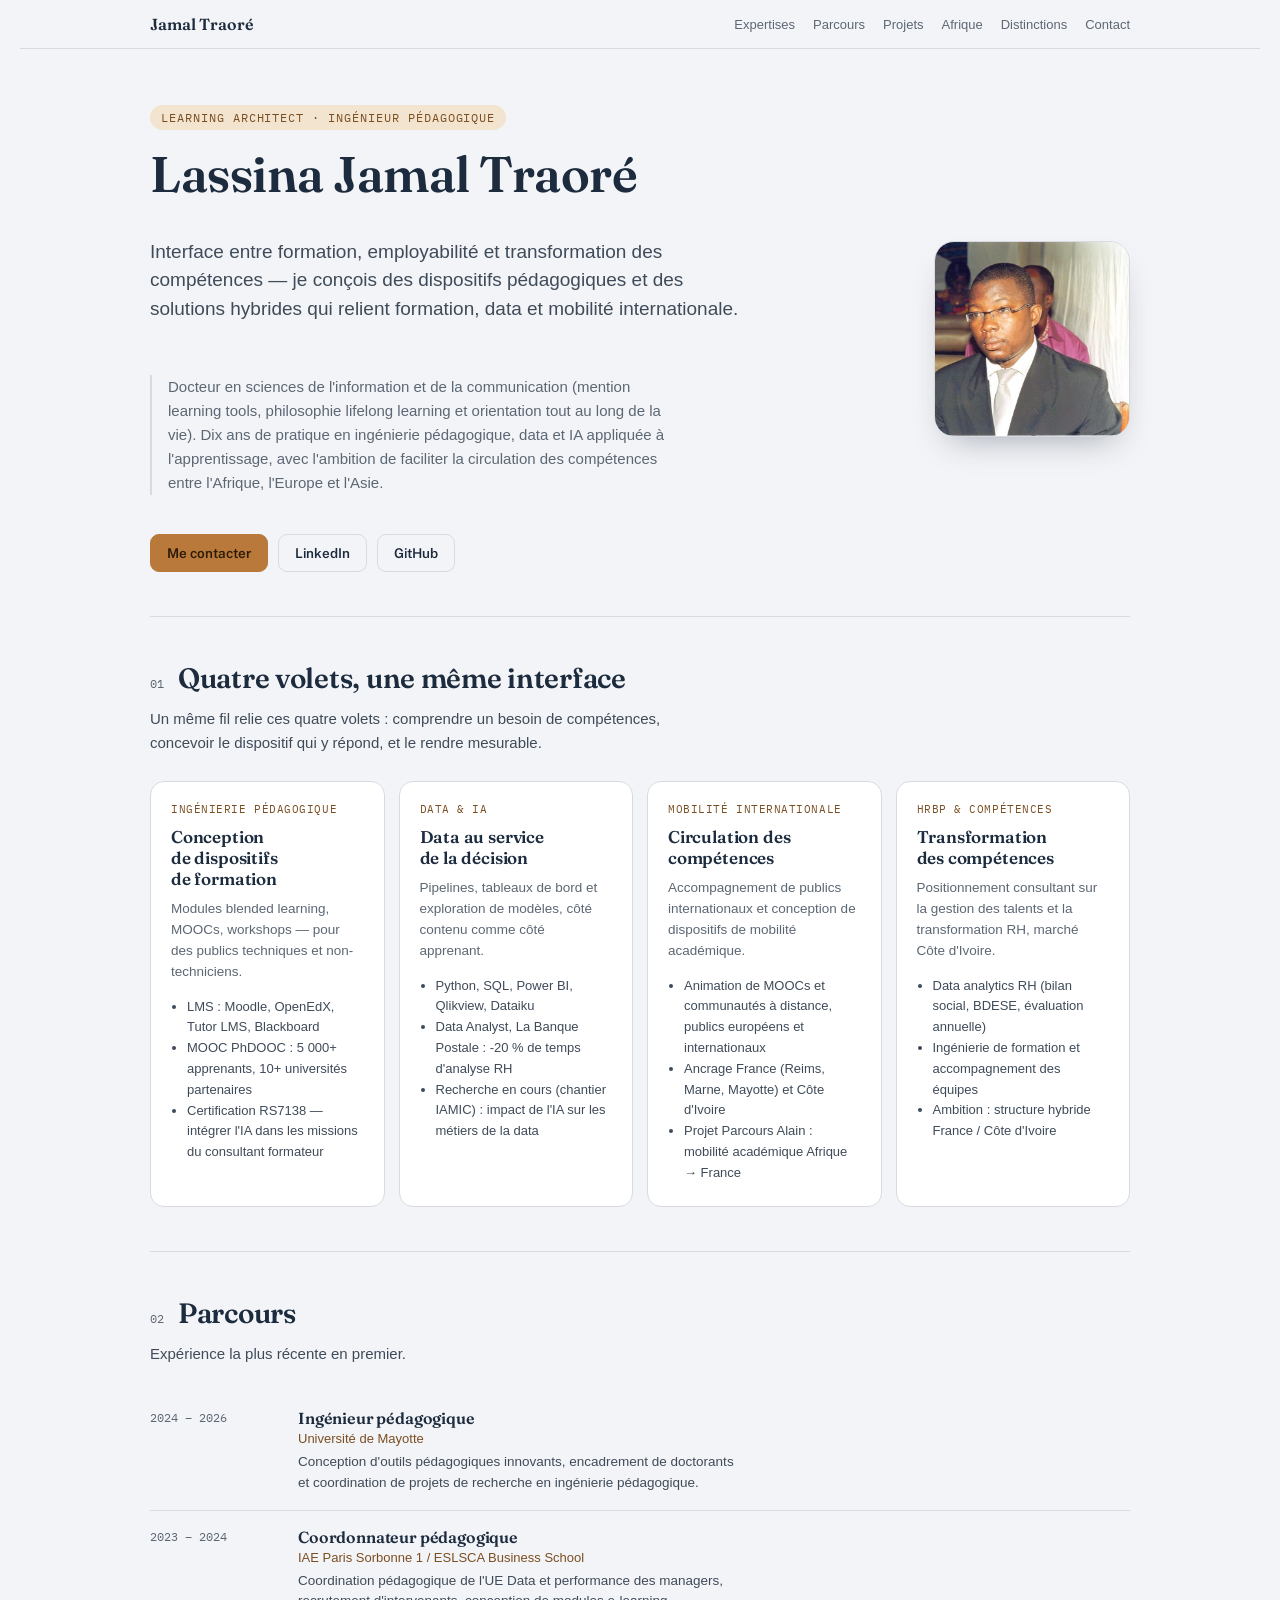
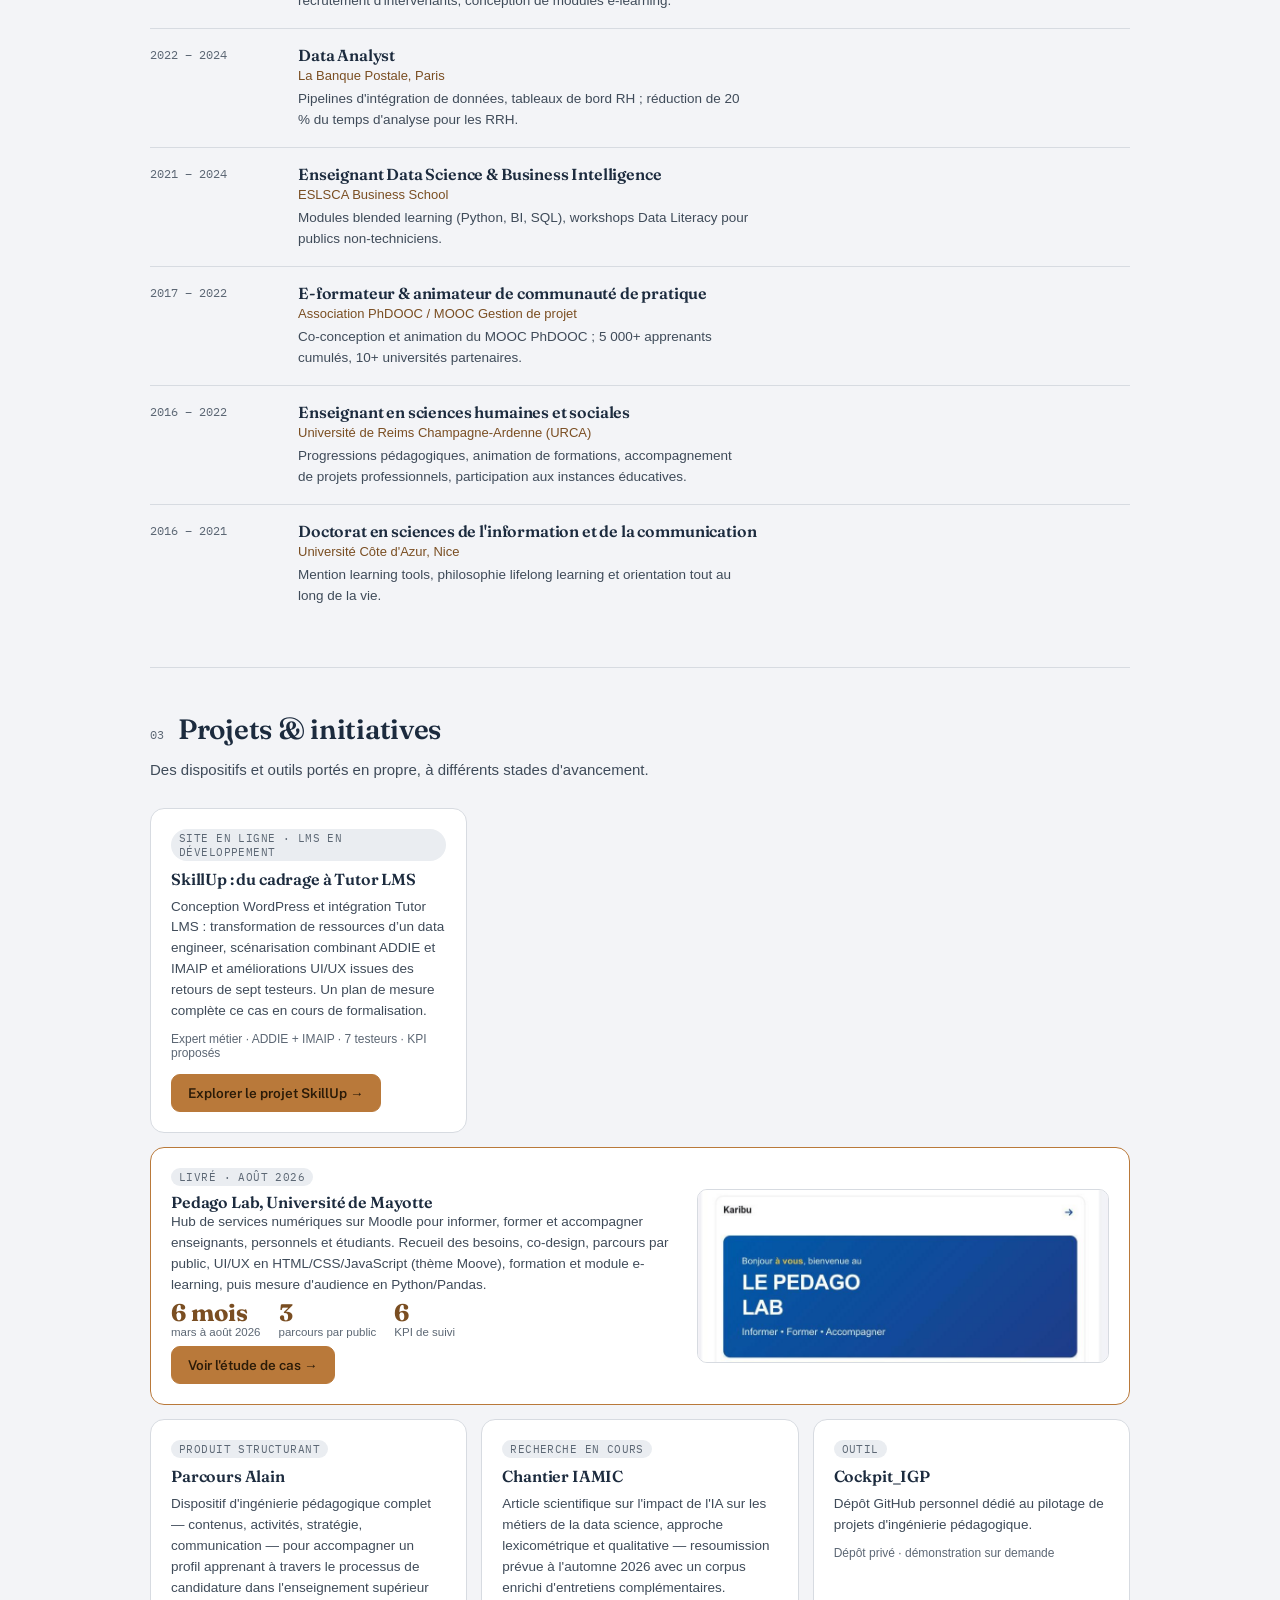
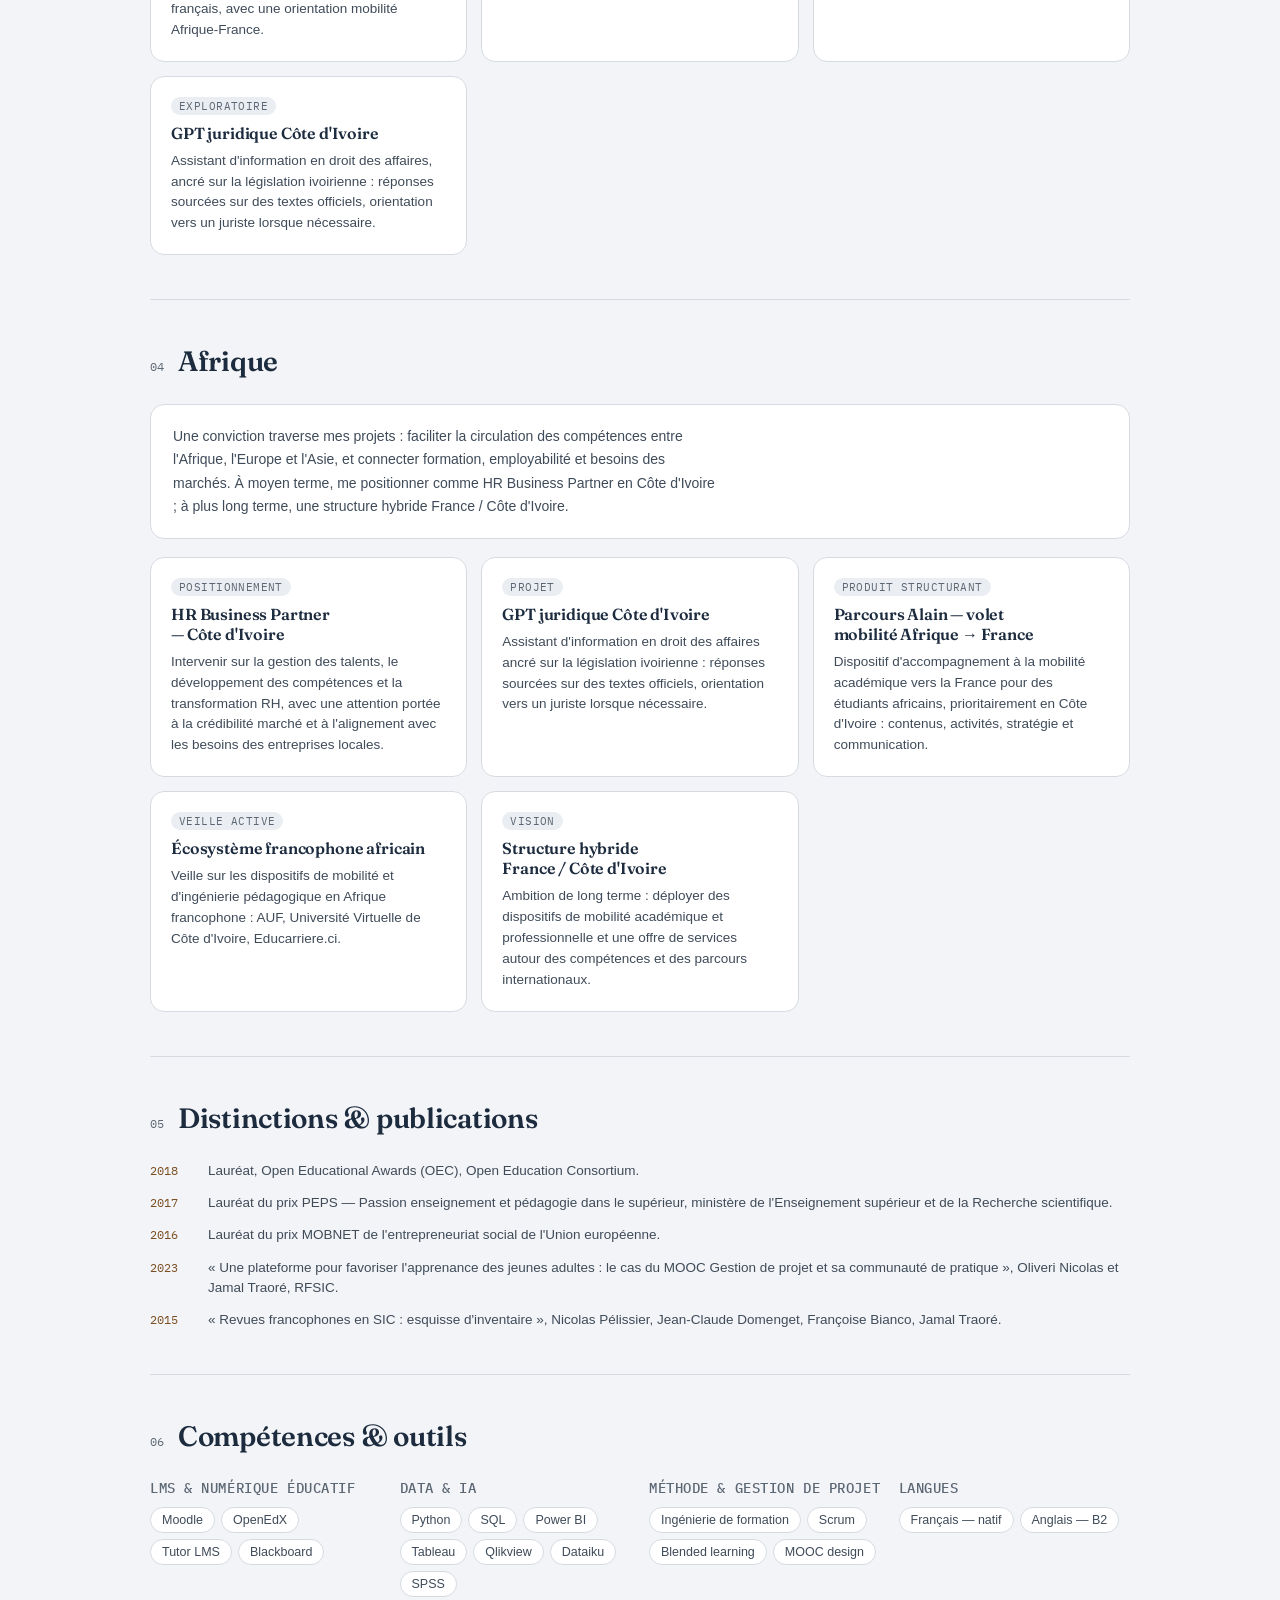
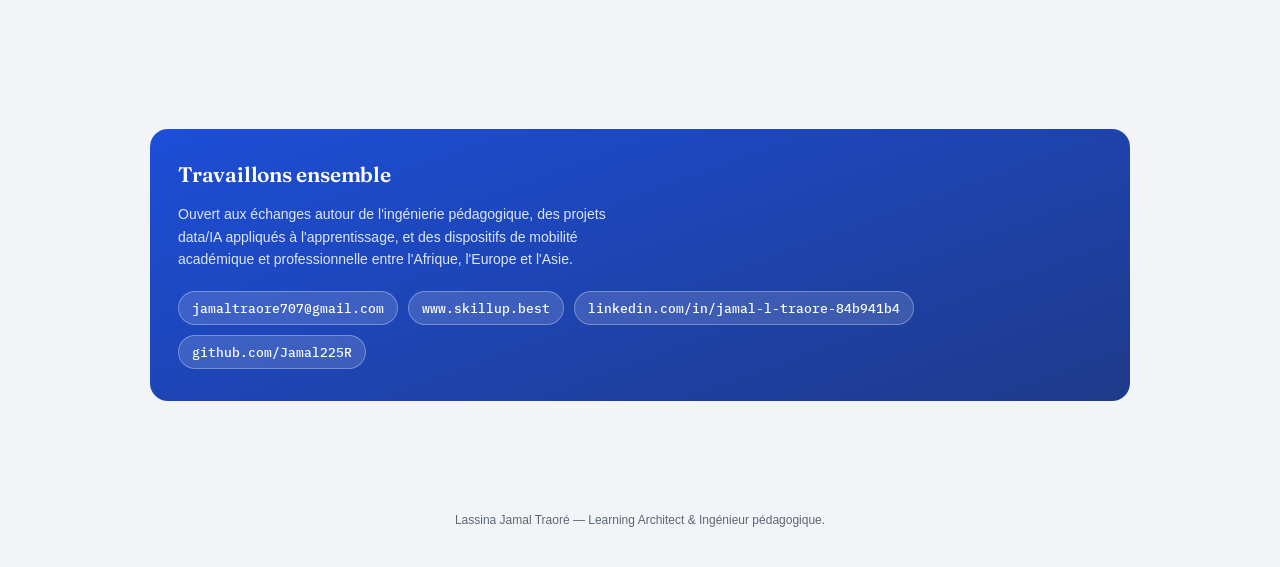
==== commit f5f013ce: "Highlight seven testers and ADDIE plus IMAIP in SkillUp card" ====
--- a/index.html
+++ b/index.html
@@ -283,8 +283,8 @@
       <div class="project">
         <span class="status">Site en ligne · LMS en développement</span>
         <h3>SkillUp : du cadrage à Tutor LMS</h3>
-        <p>Conception WordPress et intégration Tutor LMS : transformation de ressources d’un data engineer, scénarisation pédagogique et améliorations UI/UX issues des retours de testeurs. Un plan de mesure complète ce cas en cours de formalisation.</p>
-        <div class="meta">Expert métier · Scénarisation pédagogique · Tests utilisateurs · KPI proposés</div>
+        <p>Conception WordPress et intégration Tutor LMS : transformation de ressources d’un data engineer, scénarisation combinant ADDIE et IMAIP et améliorations UI/UX issues des retours de sept testeurs. Un plan de mesure complète ce cas en cours de formalisation.</p>
+        <div class="meta">Expert métier · ADDIE + IMAIP · 7 testeurs · KPI proposés</div>
         <a class="btn" href="skillup-lms/index.html">Explorer le projet SkillUp &rarr;</a>
       </div>
       <div class="project featured">
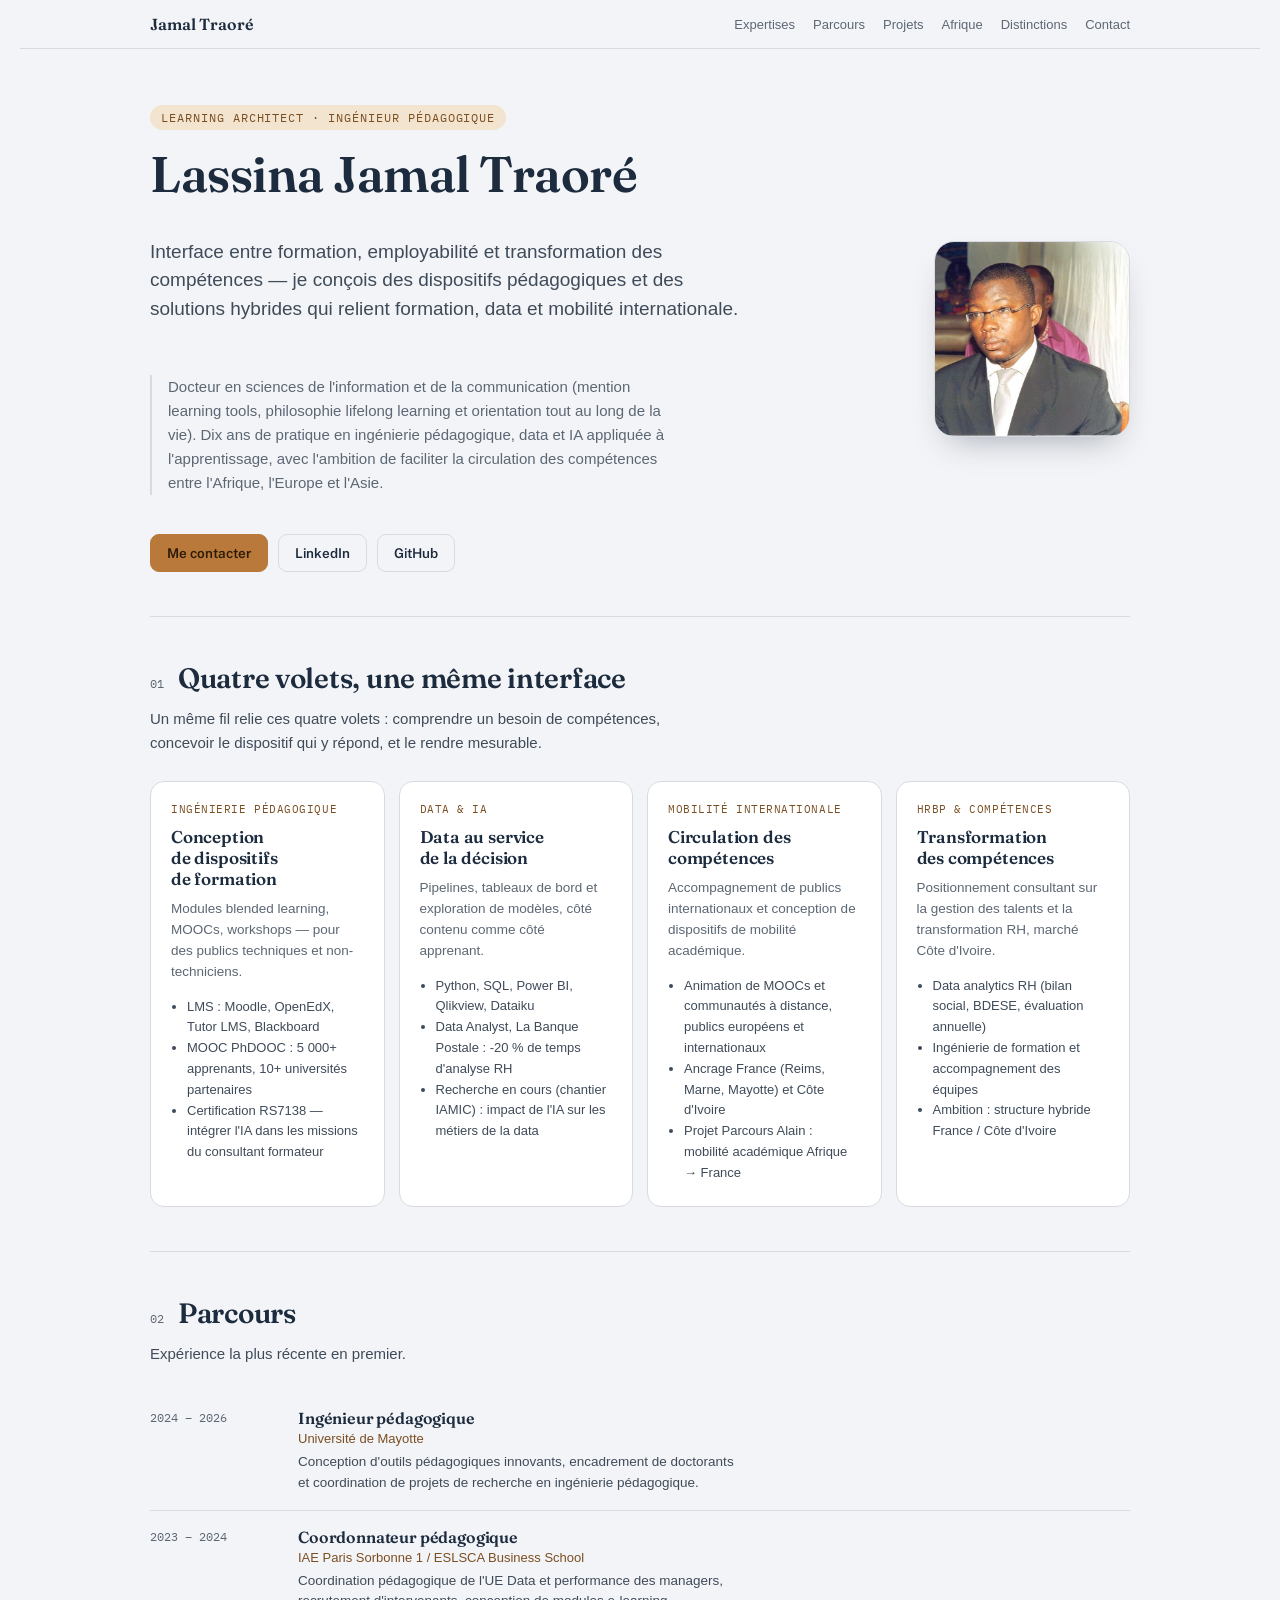
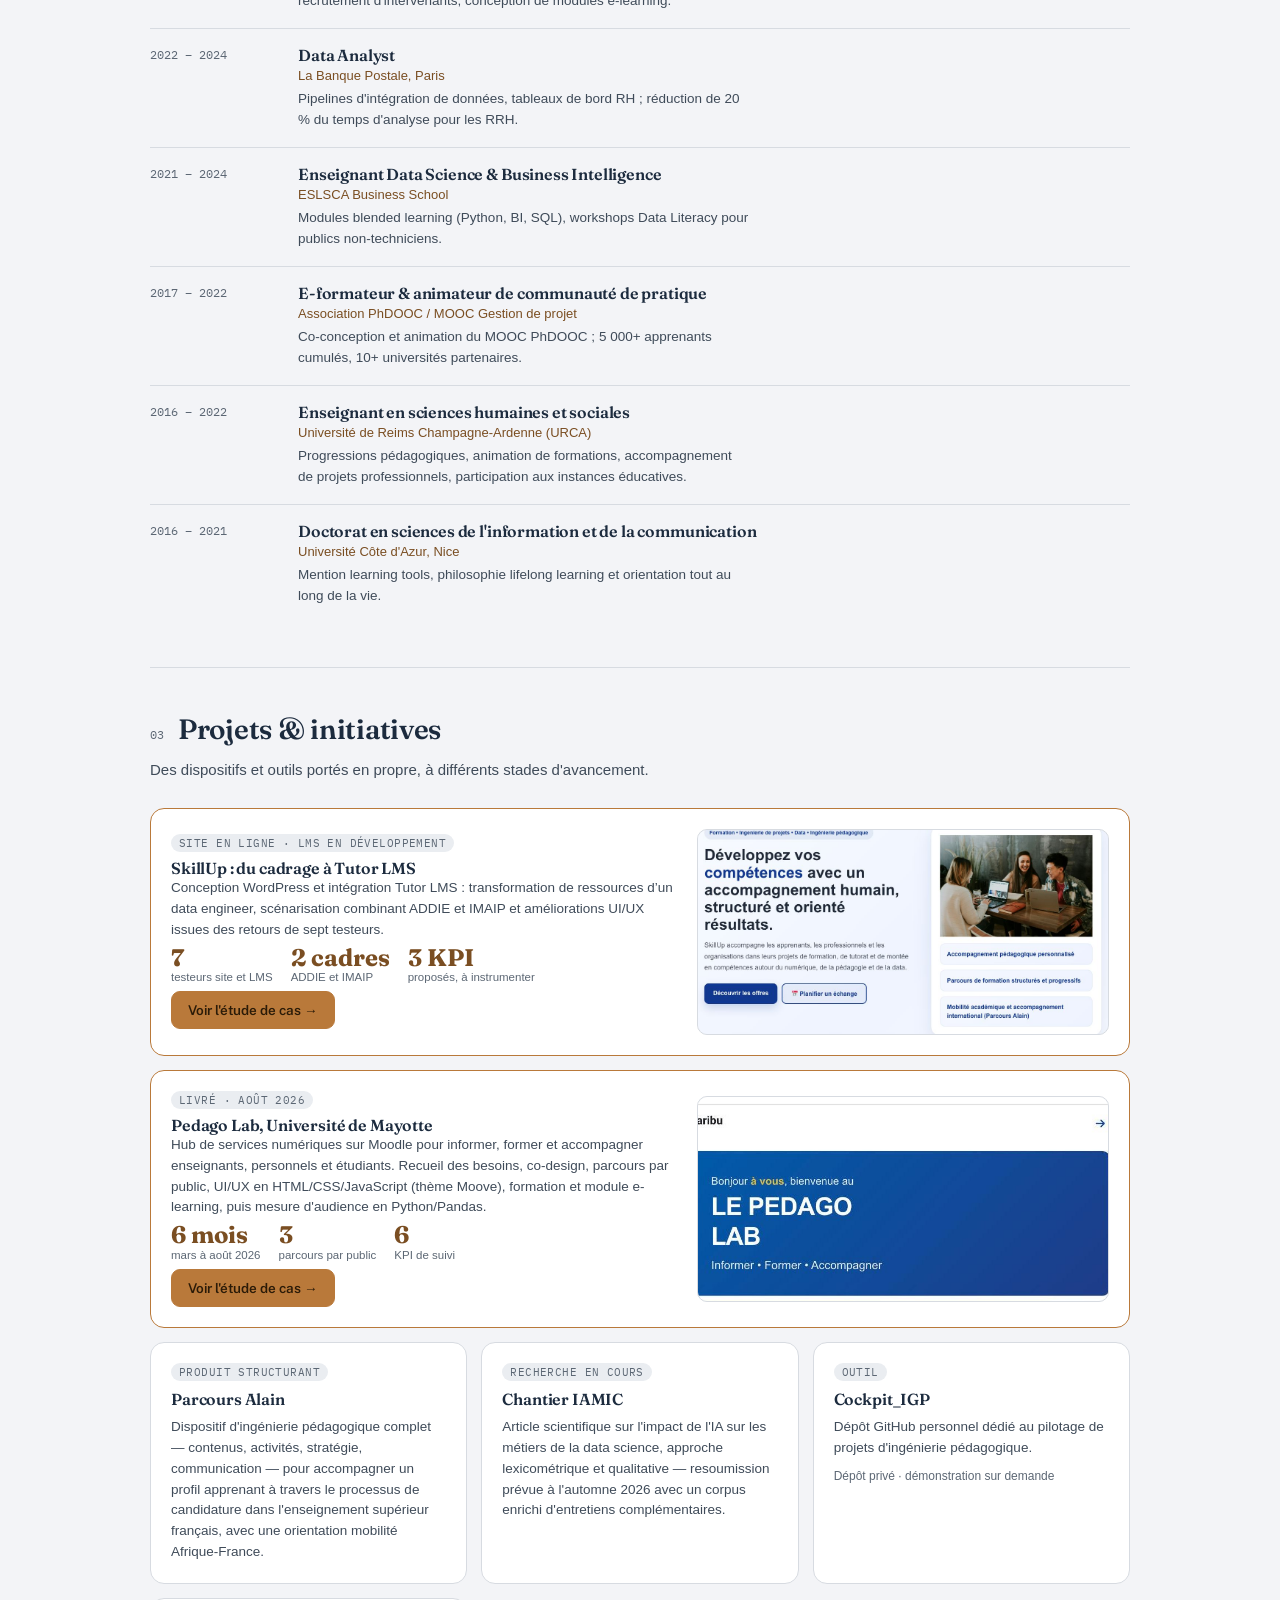
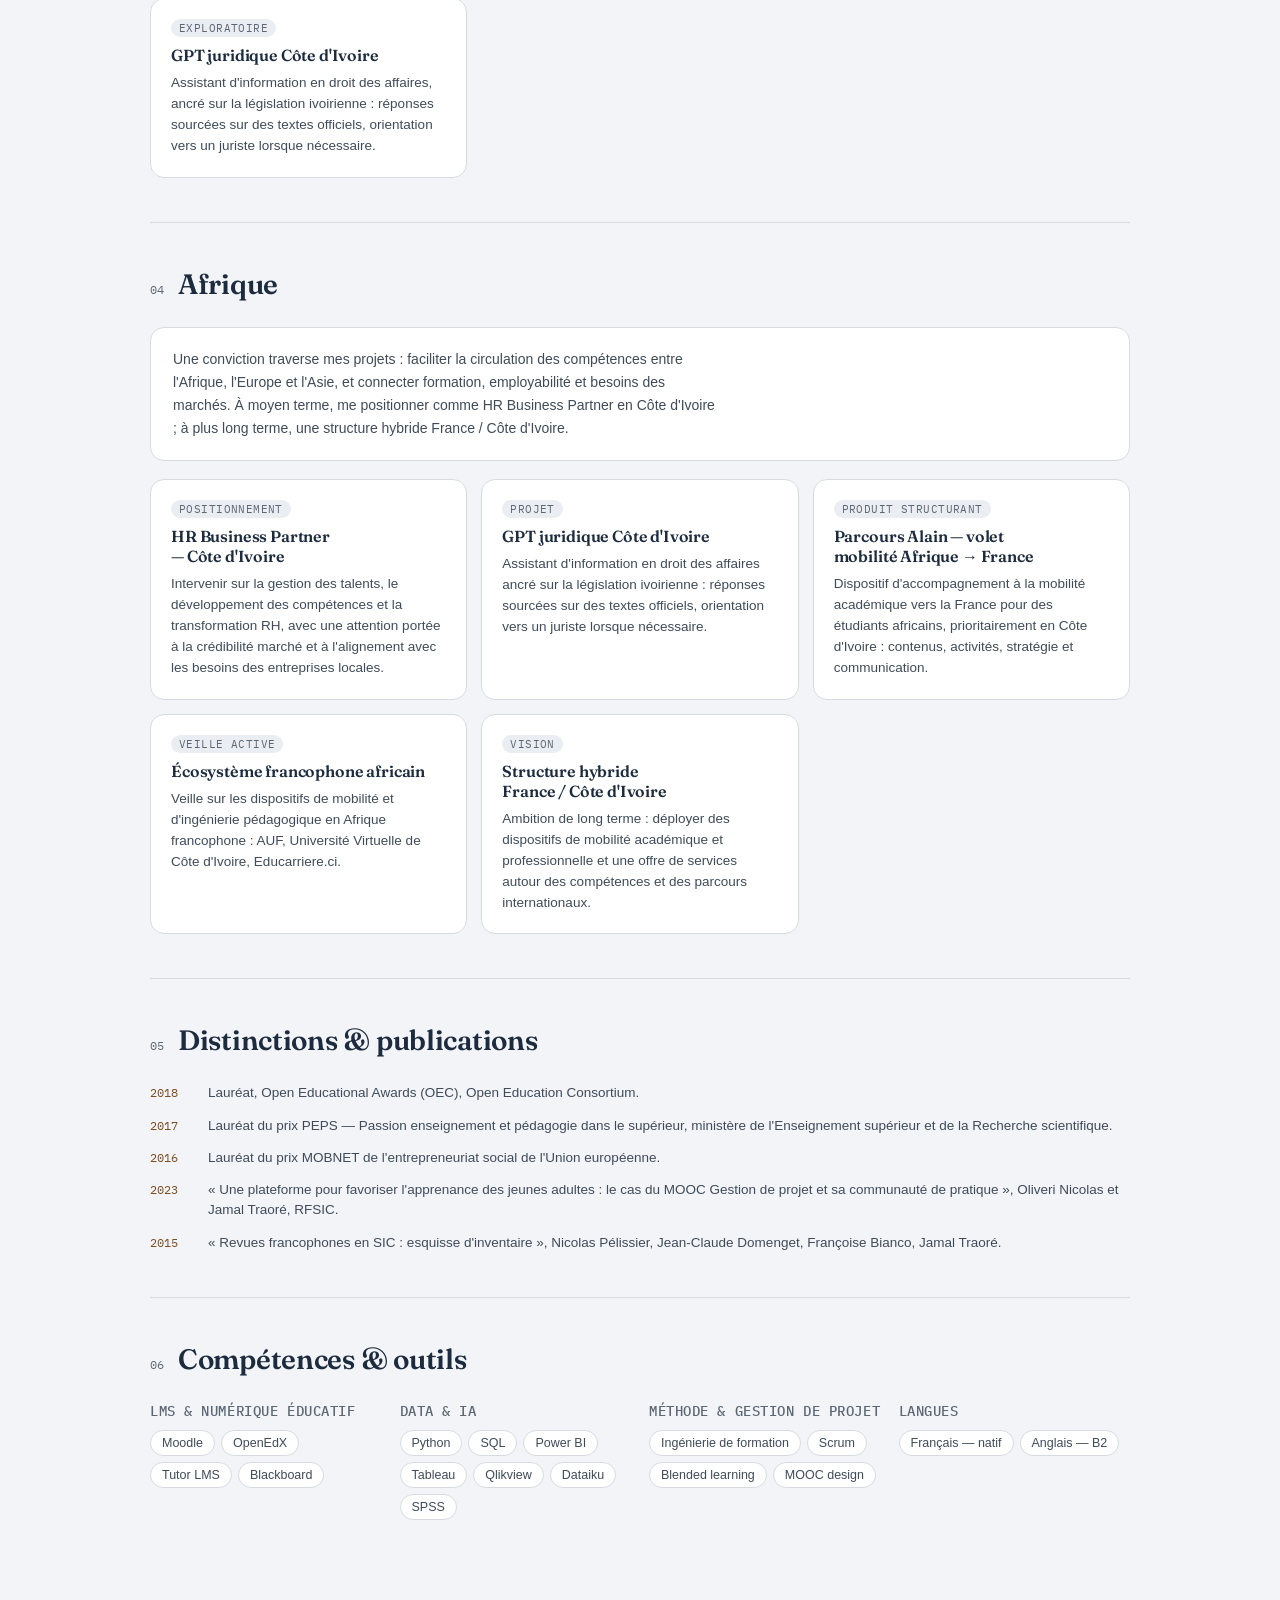
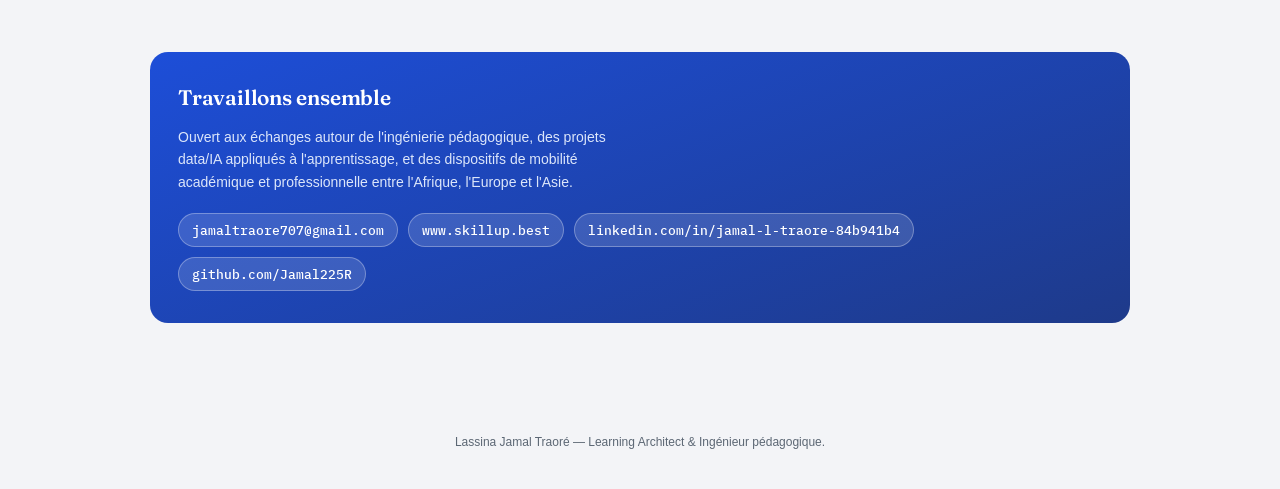
==== commit ebc77bc9: "Harmonize SkillUp and Pedago Lab project cards with clickable previews" ====
--- a/index.html
+++ b/index.html
@@ -142,8 +142,10 @@
 .africa-intro{background:var(--surface);border:1px solid var(--line);border-radius:14px;padding:20px 22px;margin-bottom:18px;}
 .africa-intro p{margin:0;font-size:14px;color:var(--slate);line-height:1.65;max-width:70ch;}
 .project.featured{grid-column:1/-1;display:grid;grid-template-columns:1.1fr .9fr;gap:22px;align-items:center;border-color:var(--accent);}
-.project.featured .shotwrap{border-radius:10px;overflow:hidden;border:1px solid var(--line);max-height:260px;}
-.project.featured .shotwrap img{display:block;width:100%;}
+.project.featured .shotwrap{display:block;border-radius:10px;overflow:hidden;border:1px solid var(--line);aspect-ratio:2/1;background:var(--surface-2);transition:box-shadow .2s ease;}
+.project.featured .shotwrap:hover{box-shadow:0 6px 20px rgba(28,43,62,.16);}
+.project.featured .shotwrap:focus-visible{outline:3px solid var(--accent);outline-offset:4px;}
+.project.featured .shotwrap img{display:block;width:100%;height:100%;object-fit:cover;object-position:top;}
 .kpi-mini{display:flex;gap:18px;flex-wrap:wrap;margin:4px 0 2px;}
 .kpi-mini div{display:flex;flex-direction:column;}
 .kpi-mini b{font-family:'Fraunces',serif;font-size:24px;color:var(--accent-ink);line-height:1.1;}
@@ -280,12 +282,19 @@
     <div class="section-head"><span class="num mono">03</span><h2>Projets &amp; initiatives</h2></div>
     <p class="section-lede">Des dispositifs et outils portés en propre, à différents stades d'avancement.</p>
     <div class="projects">
-      <div class="project">
-        <span class="status">Site en ligne · LMS en développement</span>
-        <h3>SkillUp : du cadrage à Tutor LMS</h3>
-        <p>Conception WordPress et intégration Tutor LMS : transformation de ressources d’un data engineer, scénarisation combinant ADDIE et IMAIP et améliorations UI/UX issues des retours de sept testeurs. Un plan de mesure complète ce cas en cours de formalisation.</p>
-        <div class="meta">Expert métier · ADDIE + IMAIP · 7 testeurs · KPI proposés</div>
-        <a class="btn" href="skillup-lms/index.html">Explorer le projet SkillUp &rarr;</a>
+      <div class="project featured">
+        <div>
+          <span class="status">Site en ligne · LMS en développement</span>
+          <h3 style="margin-top:8px">SkillUp : du cadrage à Tutor LMS</h3>
+          <p>Conception WordPress et intégration Tutor LMS : transformation de ressources d’un data engineer, scénarisation combinant ADDIE et IMAIP et améliorations UI/UX issues des retours de sept testeurs.</p>
+          <div class="kpi-mini">
+            <div><b>7</b><span>testeurs site et LMS</span></div>
+            <div><b>2 cadres</b><span>ADDIE et IMAIP</span></div>
+            <div><b>3 KPI</b><span>proposés, à instrumenter</span></div>
+          </div>
+          <a class="btn" href="skillup-lms/index.html">Voir l'étude de cas &rarr;</a>
+        </div>
+        <a class="shotwrap" href="skillup-lms/index.html" aria-label="Étude de cas SkillUp : du cadrage à Tutor LMS"><img src="[data-uri]" alt="Aperçu de la page d’accueil du site SkillUp" width="1120" height="555" loading="lazy"></a>
       </div>
       <div class="project featured">
         <div>
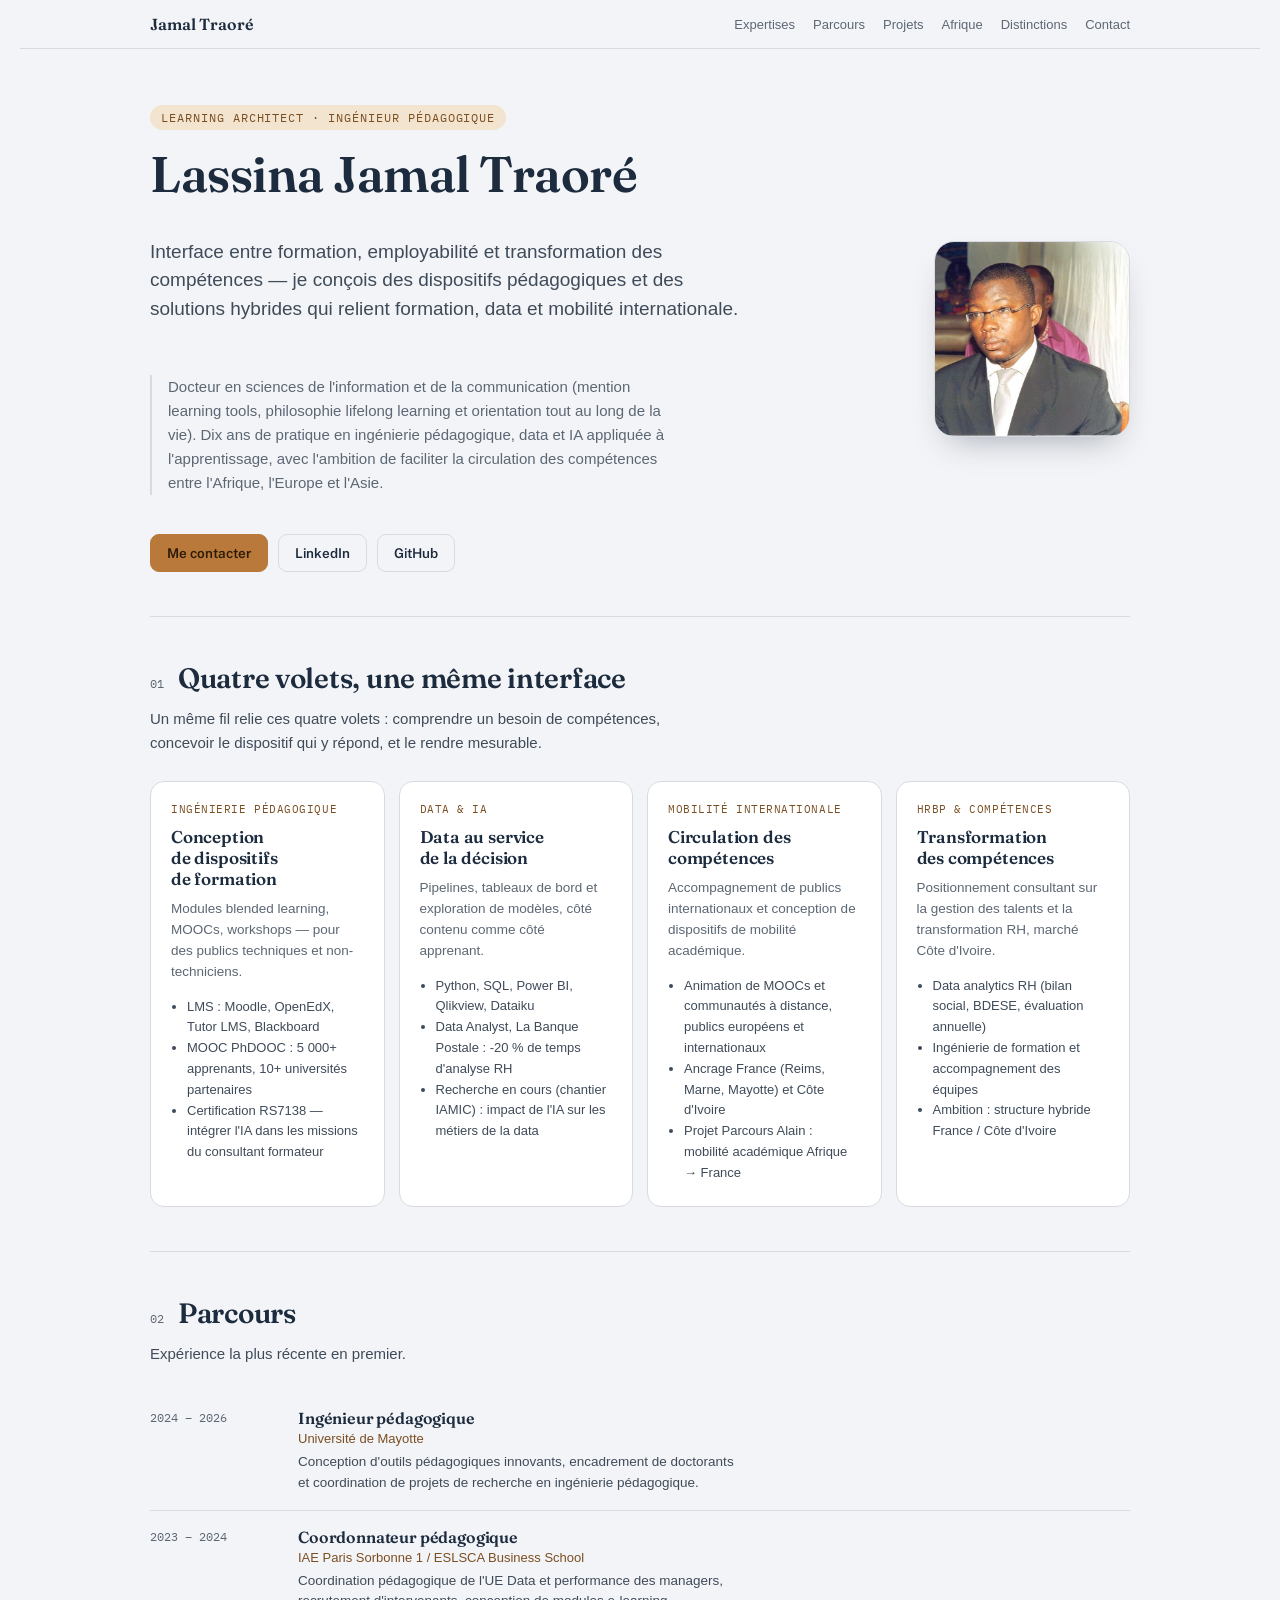
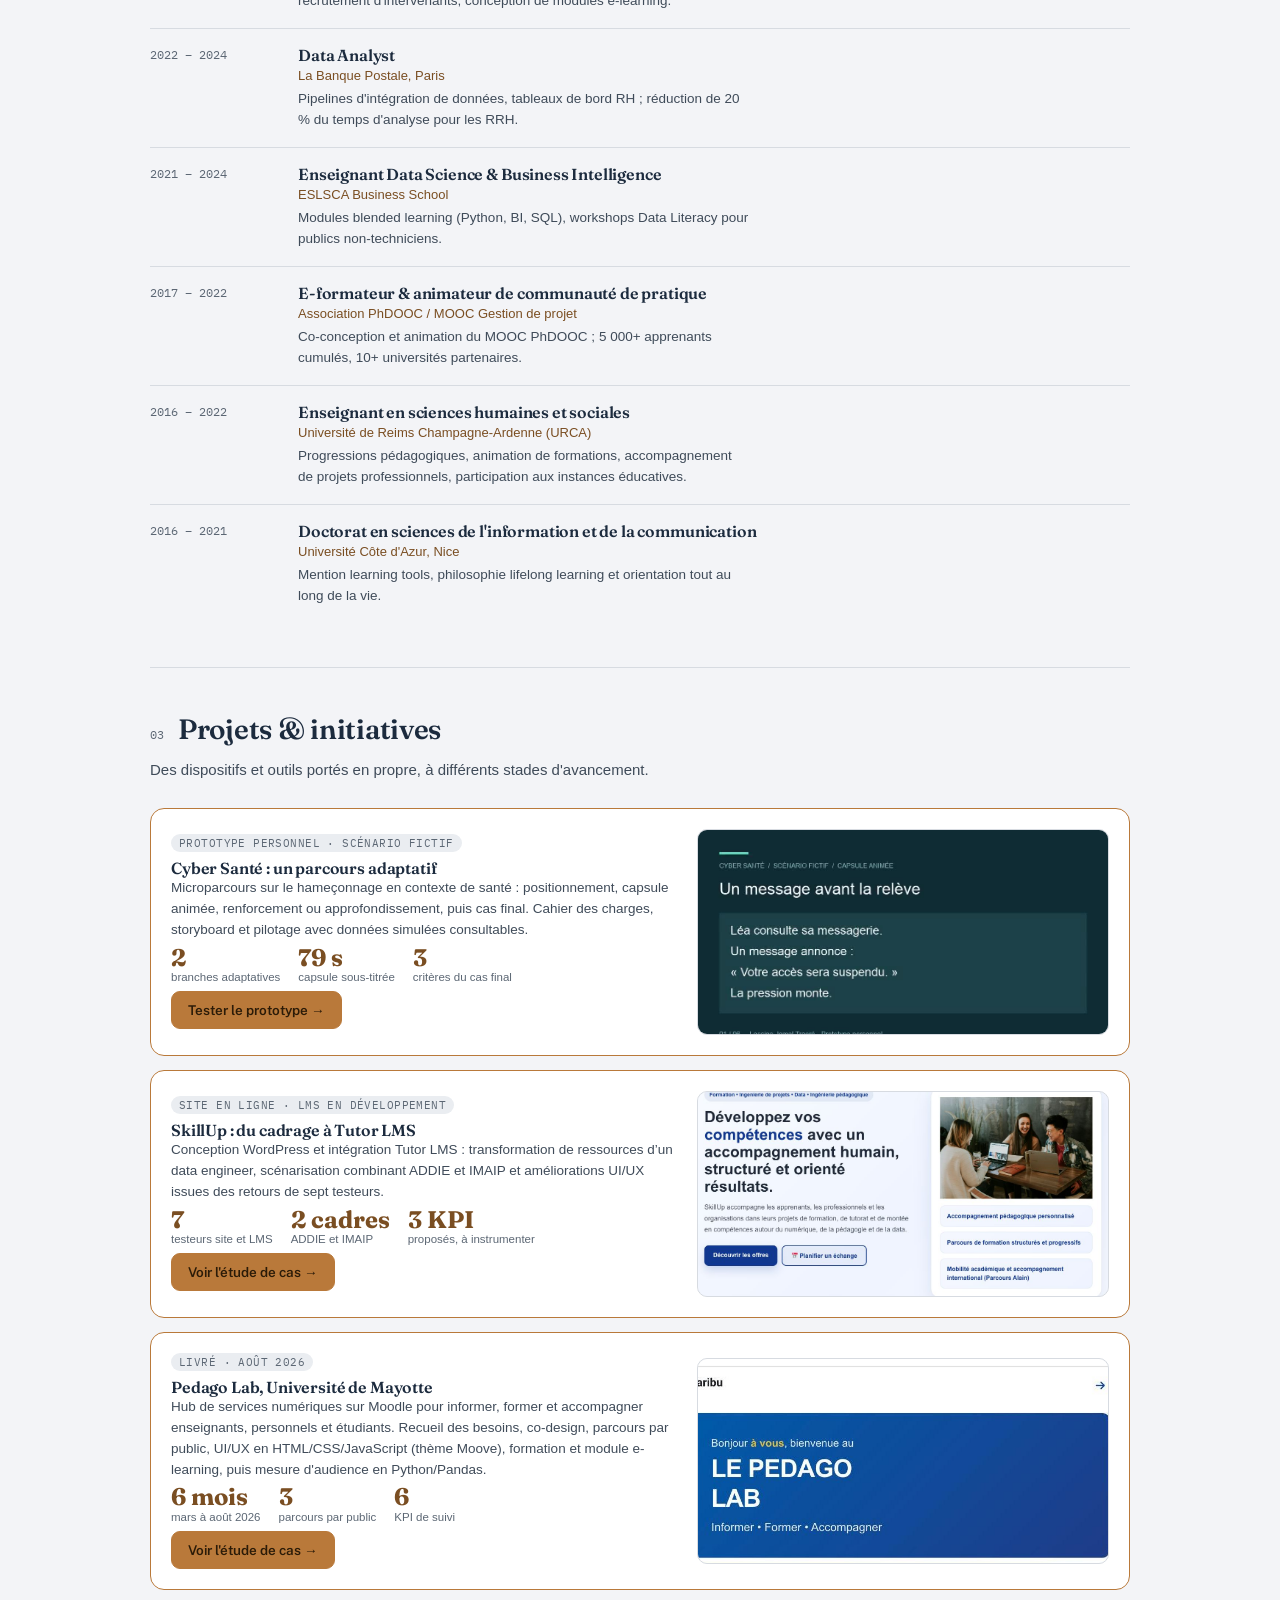
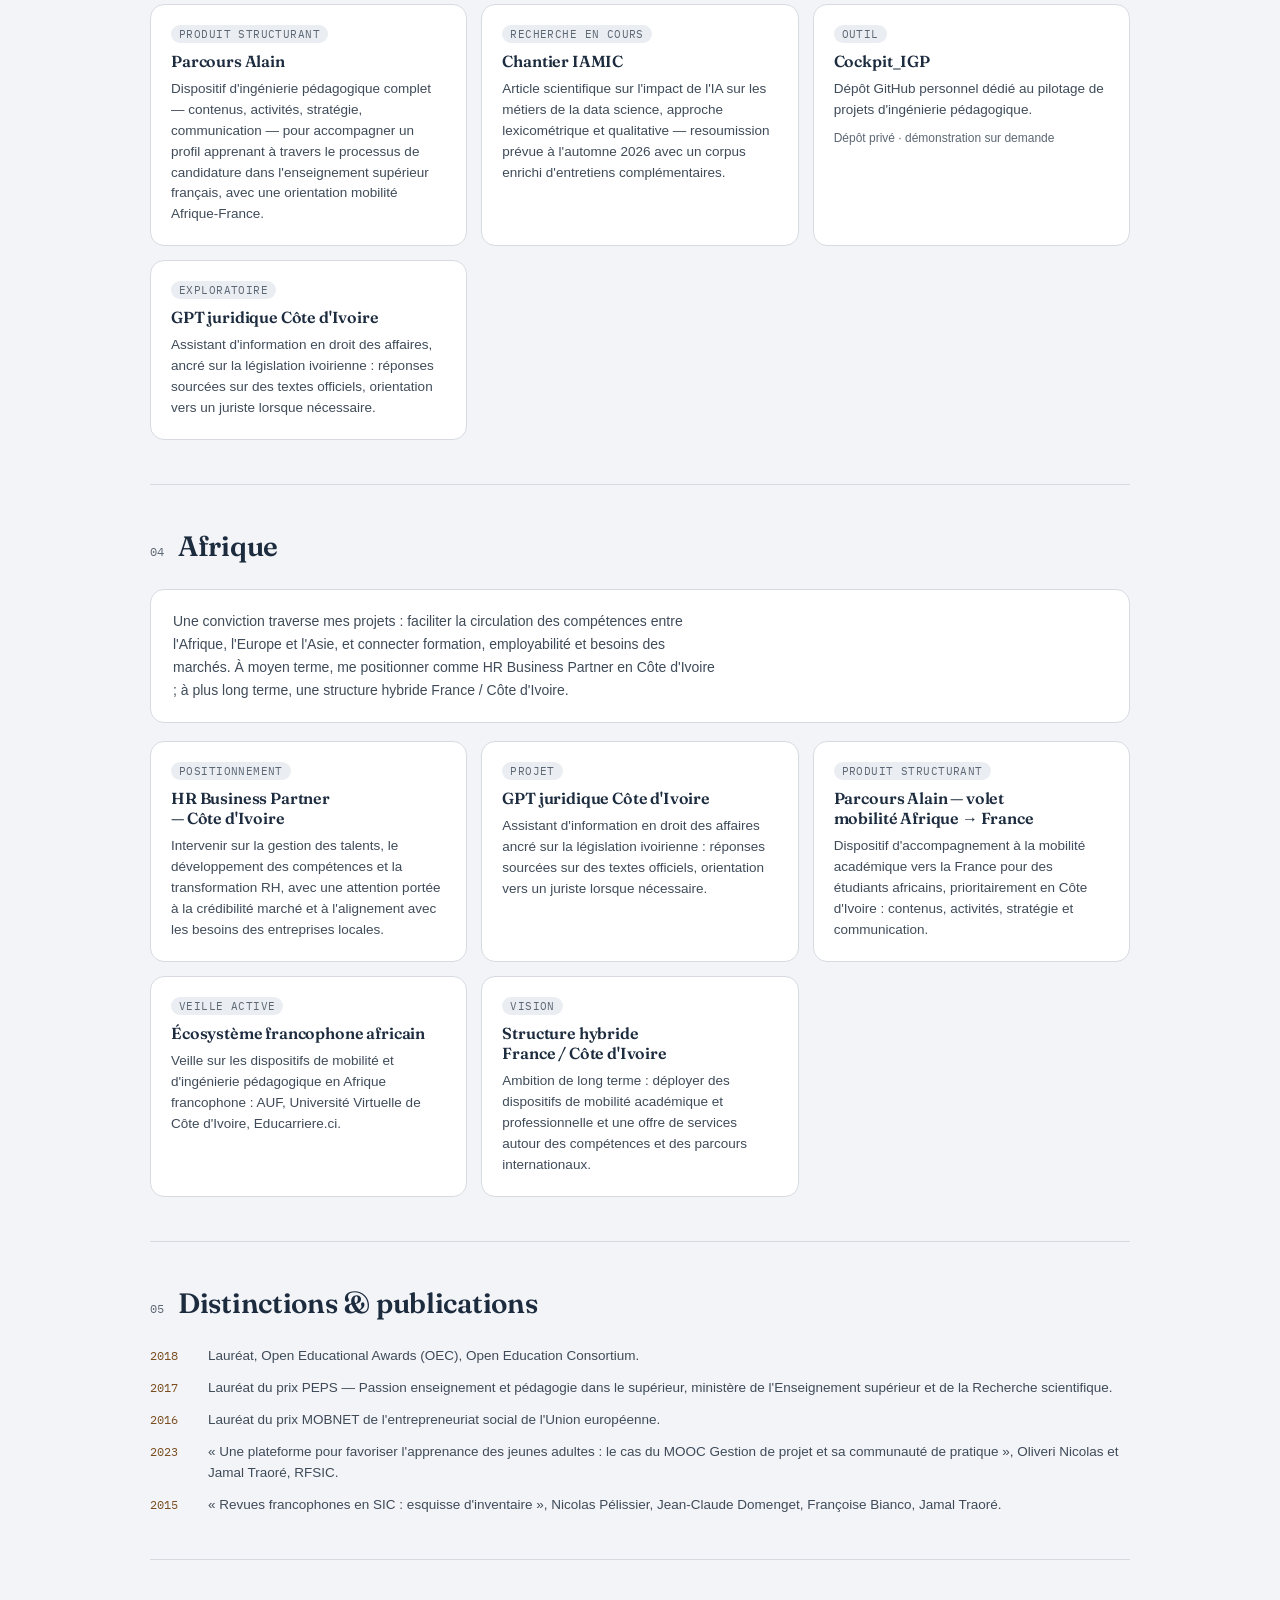
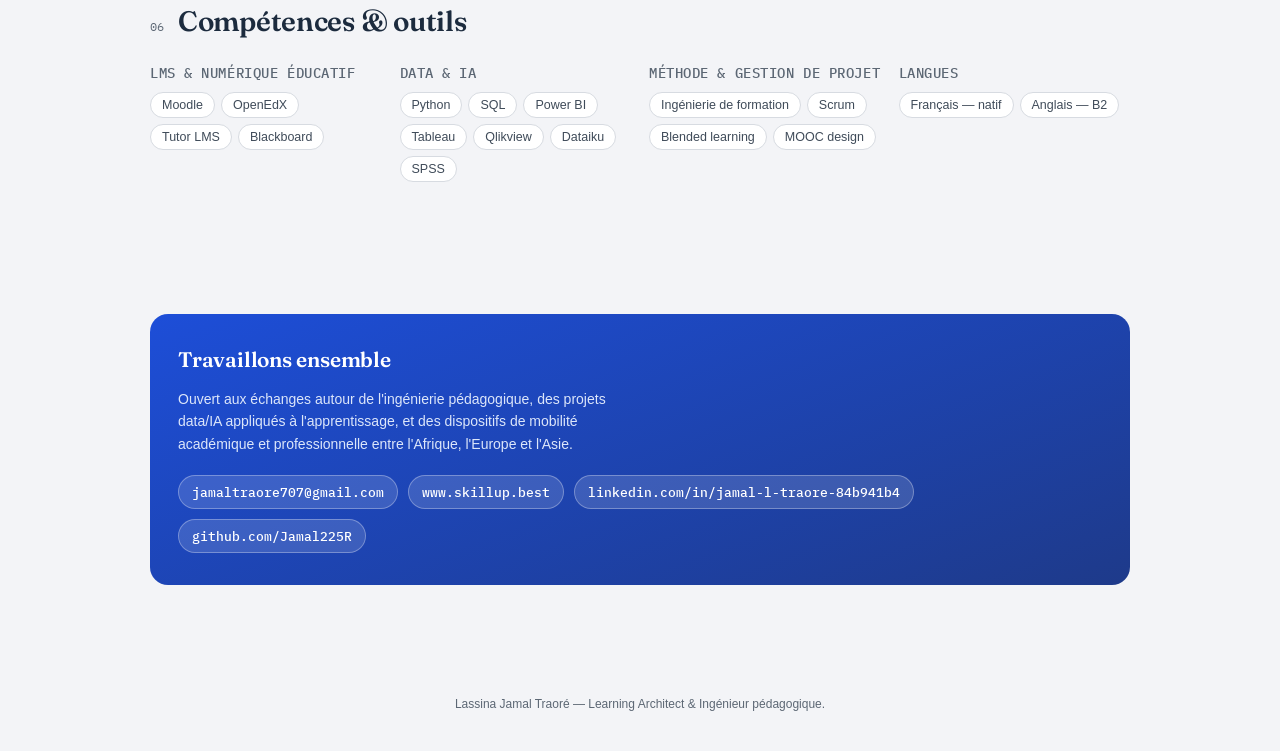
==== commit 4f1505f1: "Add Cyber Santé adaptive learning prototype, capsule and design dossier" ====
--- a/index.html
+++ b/index.html
@@ -284,6 +284,20 @@
     <div class="projects">
       <div class="project featured">
         <div>
+          <span class="status">Prototype personnel · Scénario fictif</span>
+          <h3 style="margin-top:8px">Cyber Santé : un parcours adaptatif</h3>
+          <p>Microparcours sur le hameçonnage en contexte de santé : positionnement, capsule animée, renforcement ou approfondissement, puis cas final. Cahier des charges, storyboard et pilotage avec données simulées consultables.</p>
+          <div class="kpi-mini">
+            <div><b>2</b><span>branches adaptatives</span></div>
+            <div><b>79 s</b><span>capsule sous-titrée</span></div>
+            <div><b>3</b><span>critères du cas final</span></div>
+          </div>
+          <a class="btn" href="cyber-sante/index.html">Tester le prototype &rarr;</a>
+        </div>
+        <a class="shotwrap" href="cyber-sante/index.html" aria-label="Prototype Cyber Santé : parcours adaptatif"><img src="cyber-sante/media/poster.jpg" alt="Capsule fictive Cyber Santé : un message avant la relève" width="960" height="540" loading="lazy"></a>
+      </div>
+      <div class="project featured">
+        <div>
           <span class="status">Site en ligne · LMS en développement</span>
           <h3 style="margin-top:8px">SkillUp : du cadrage à Tutor LMS</h3>
           <p>Conception WordPress et intégration Tutor LMS : transformation de ressources d’un data engineer, scénarisation combinant ADDIE et IMAIP et améliorations UI/UX issues des retours de sept testeurs.</p>
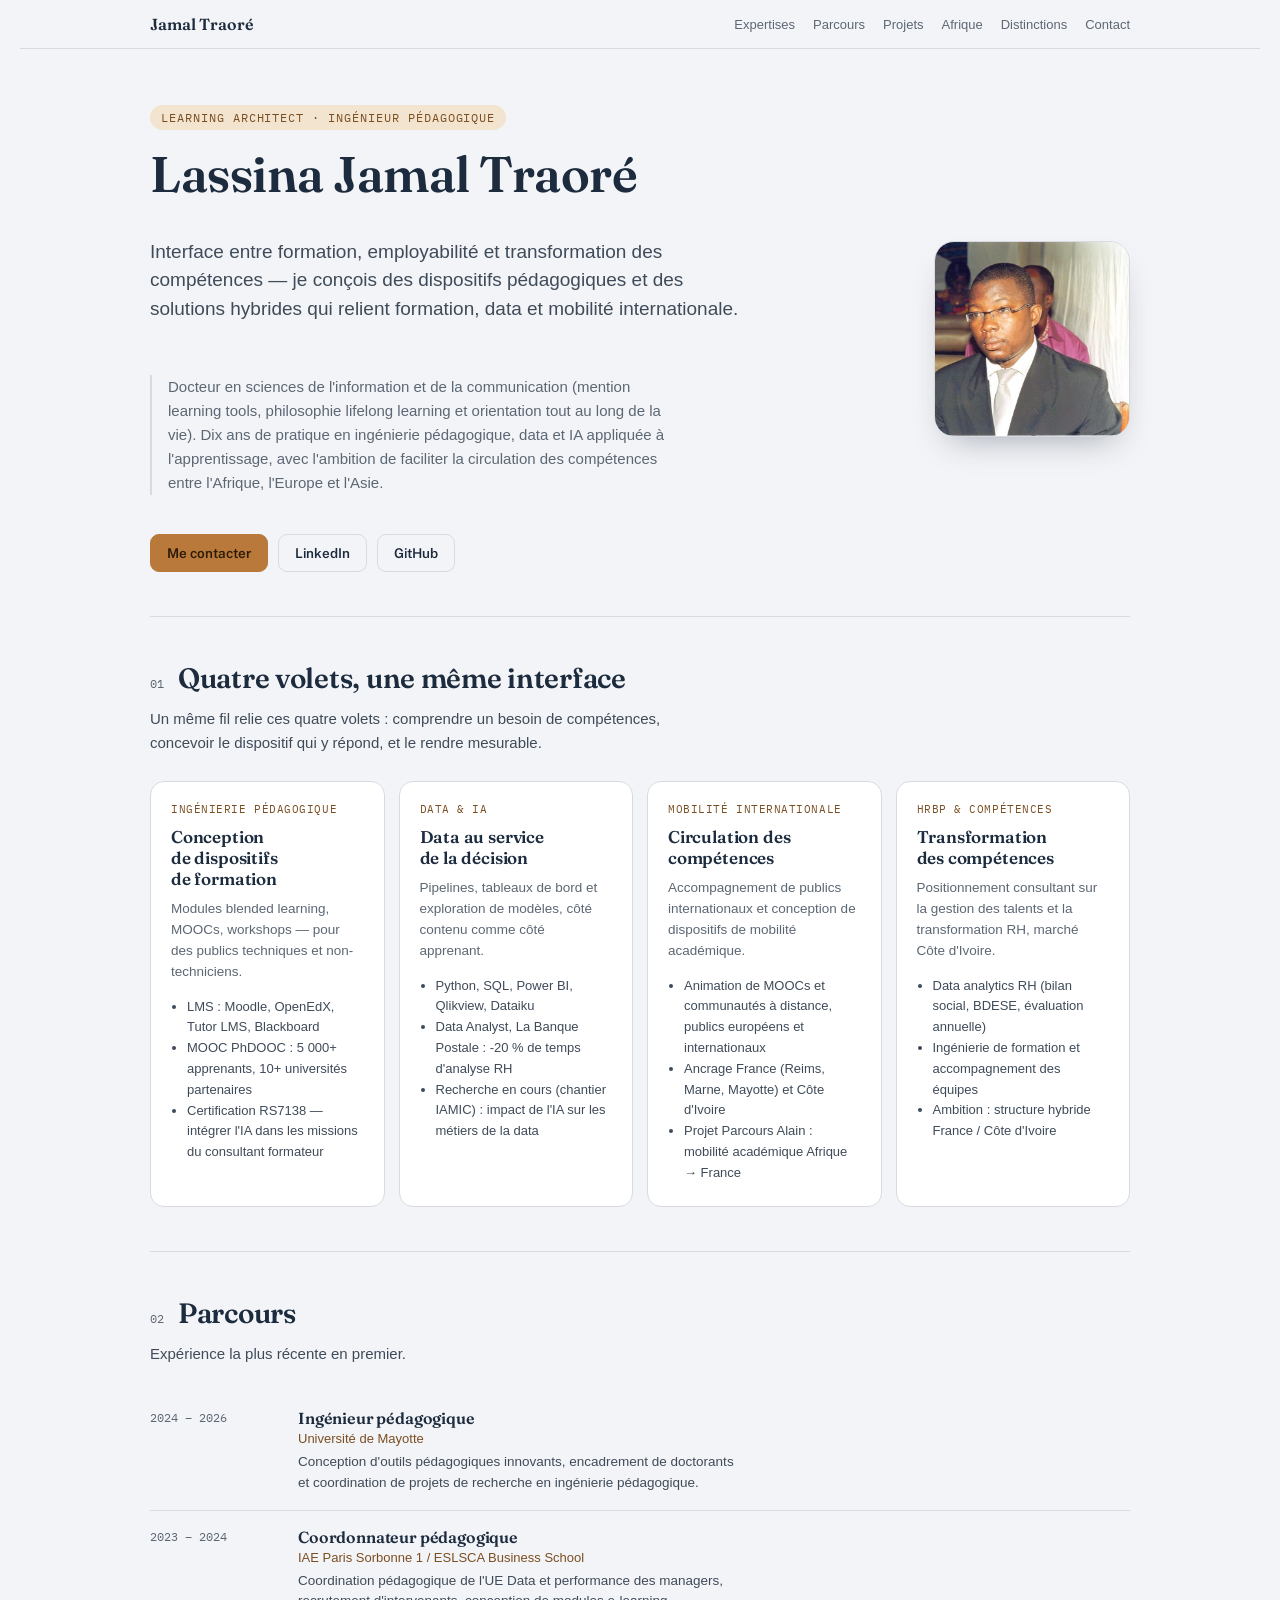
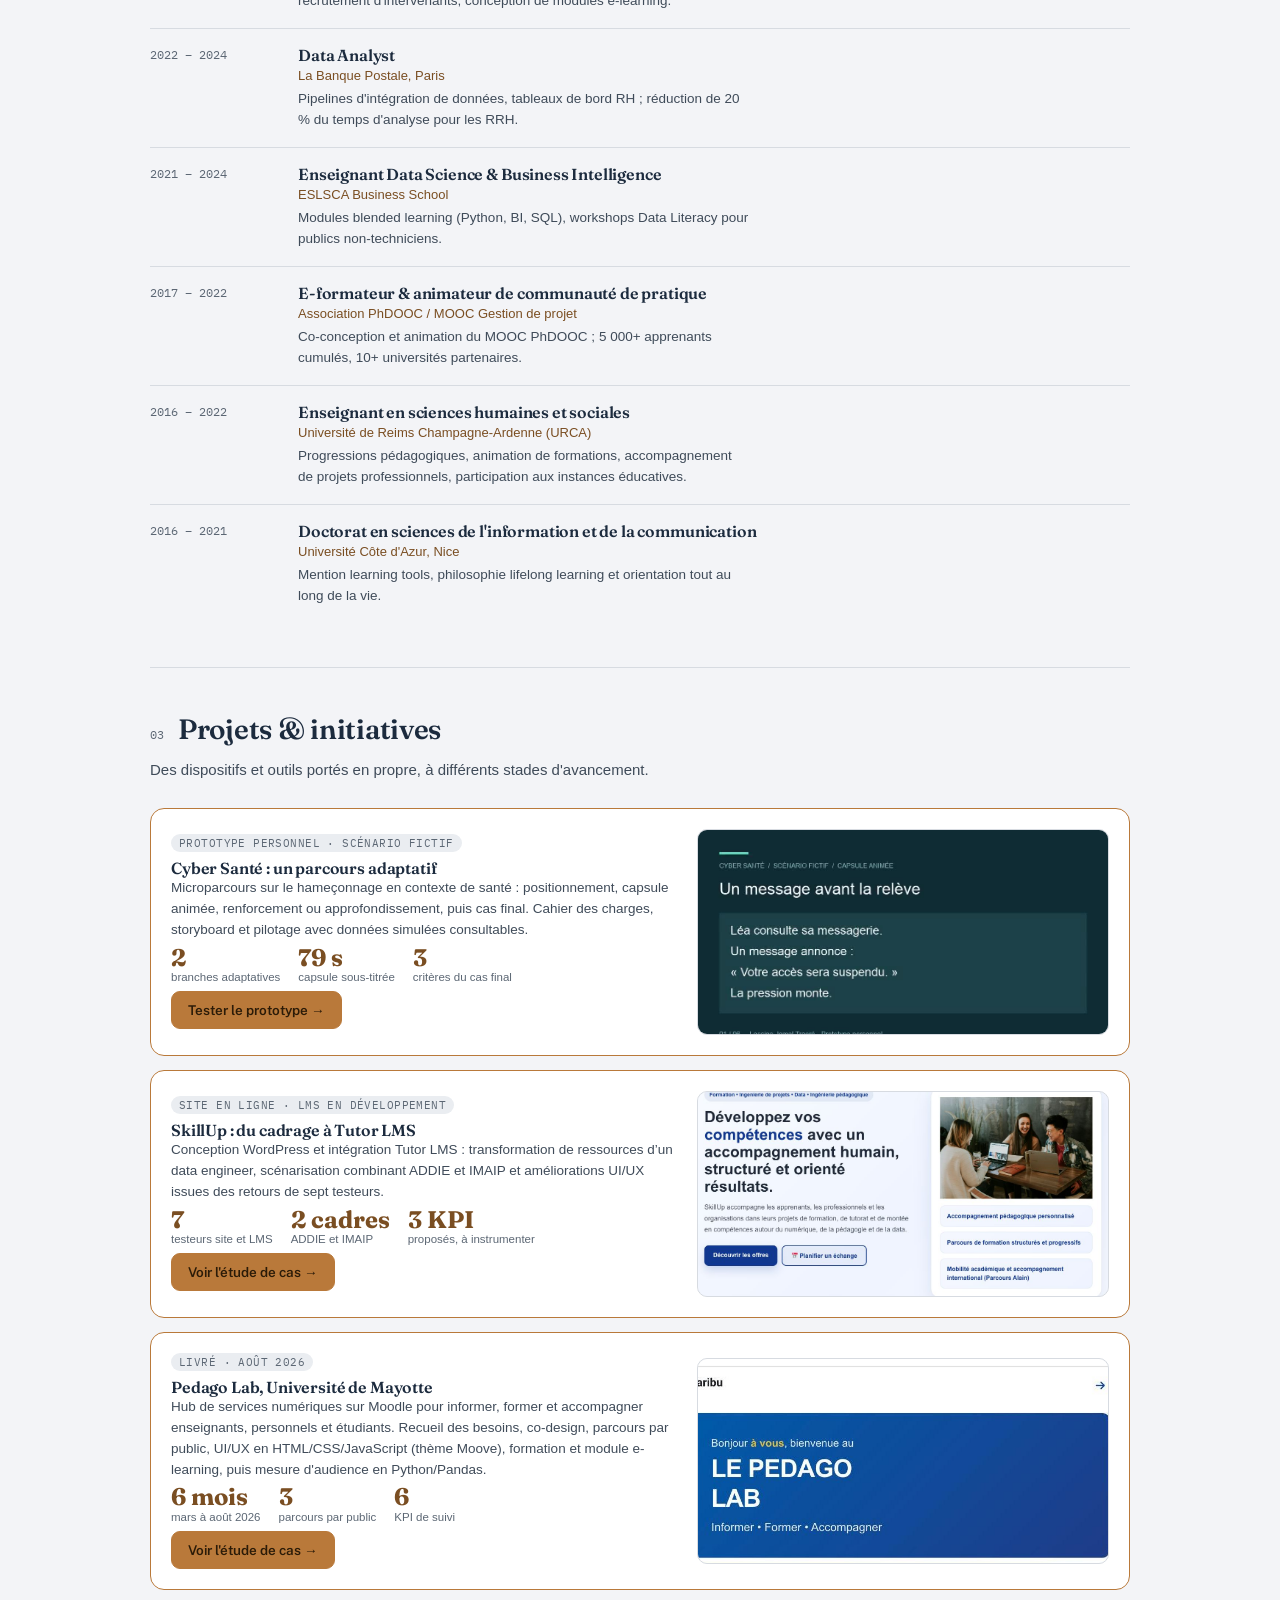
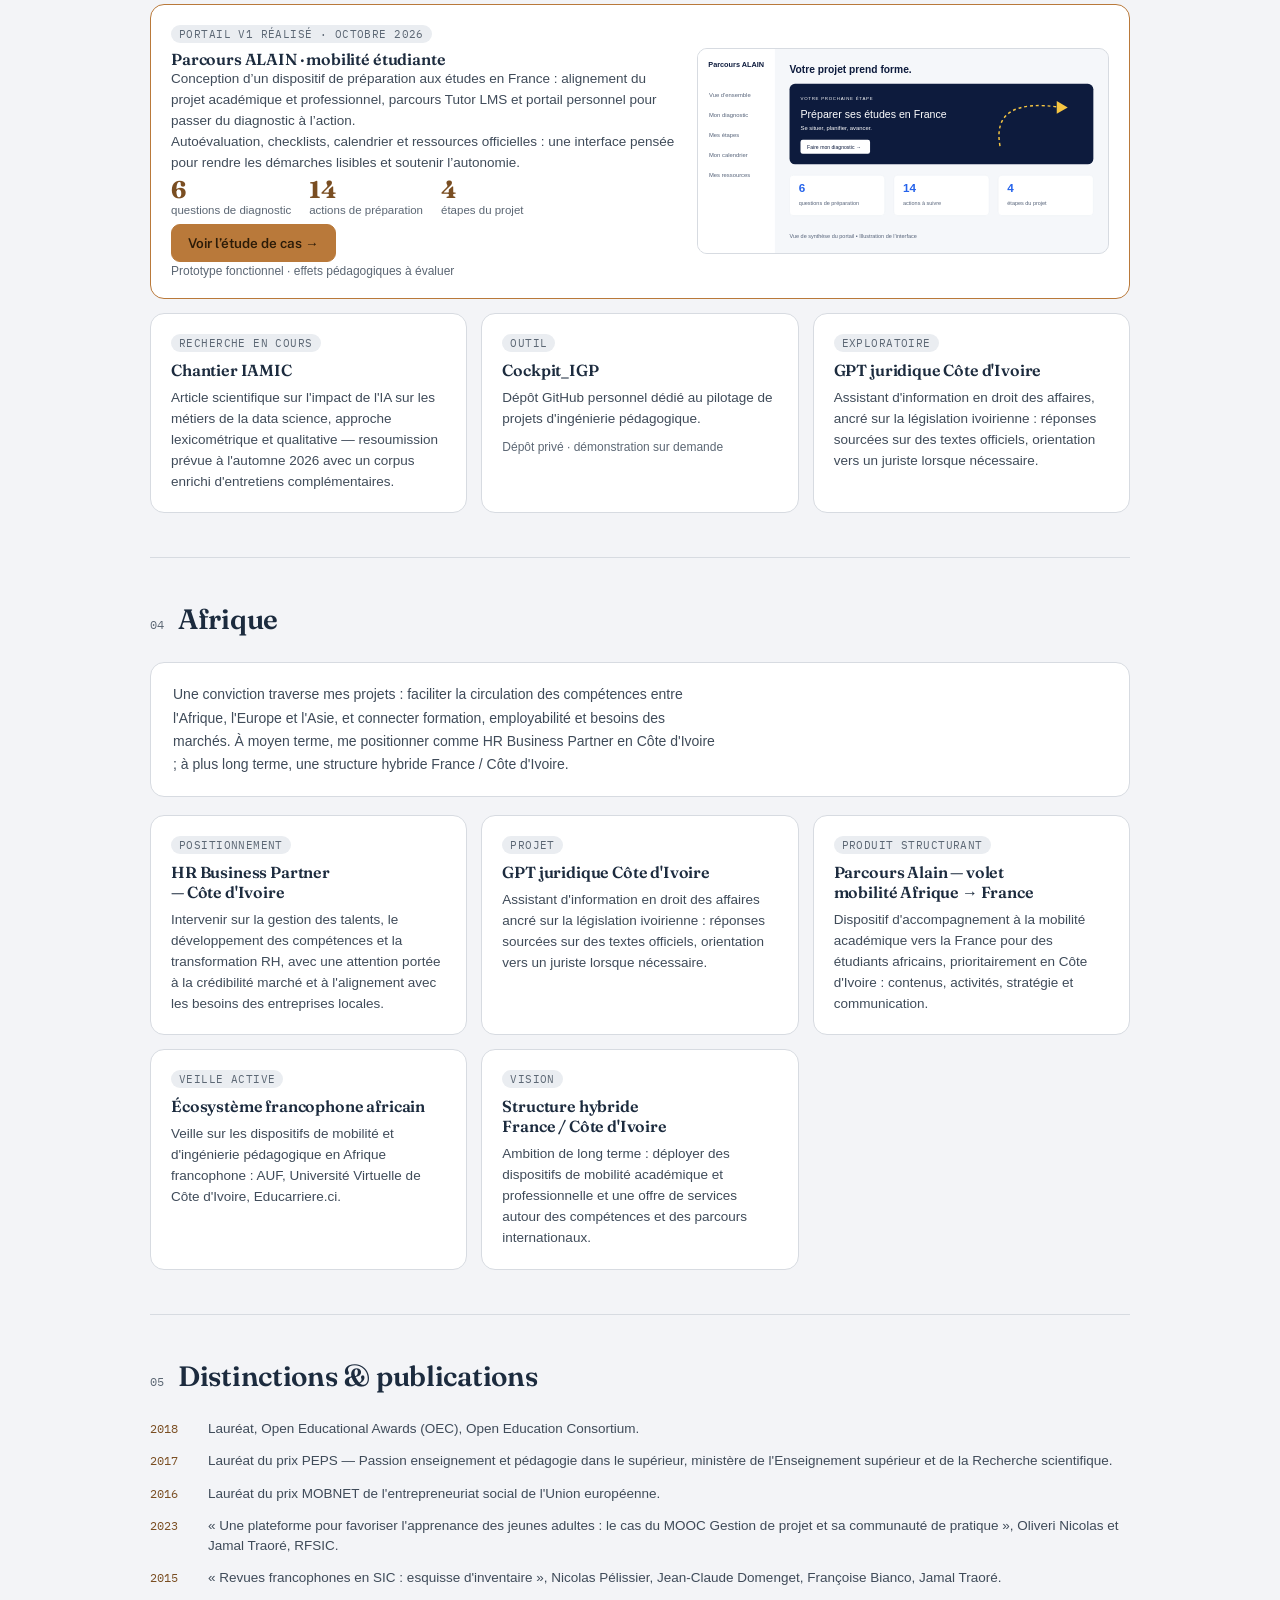
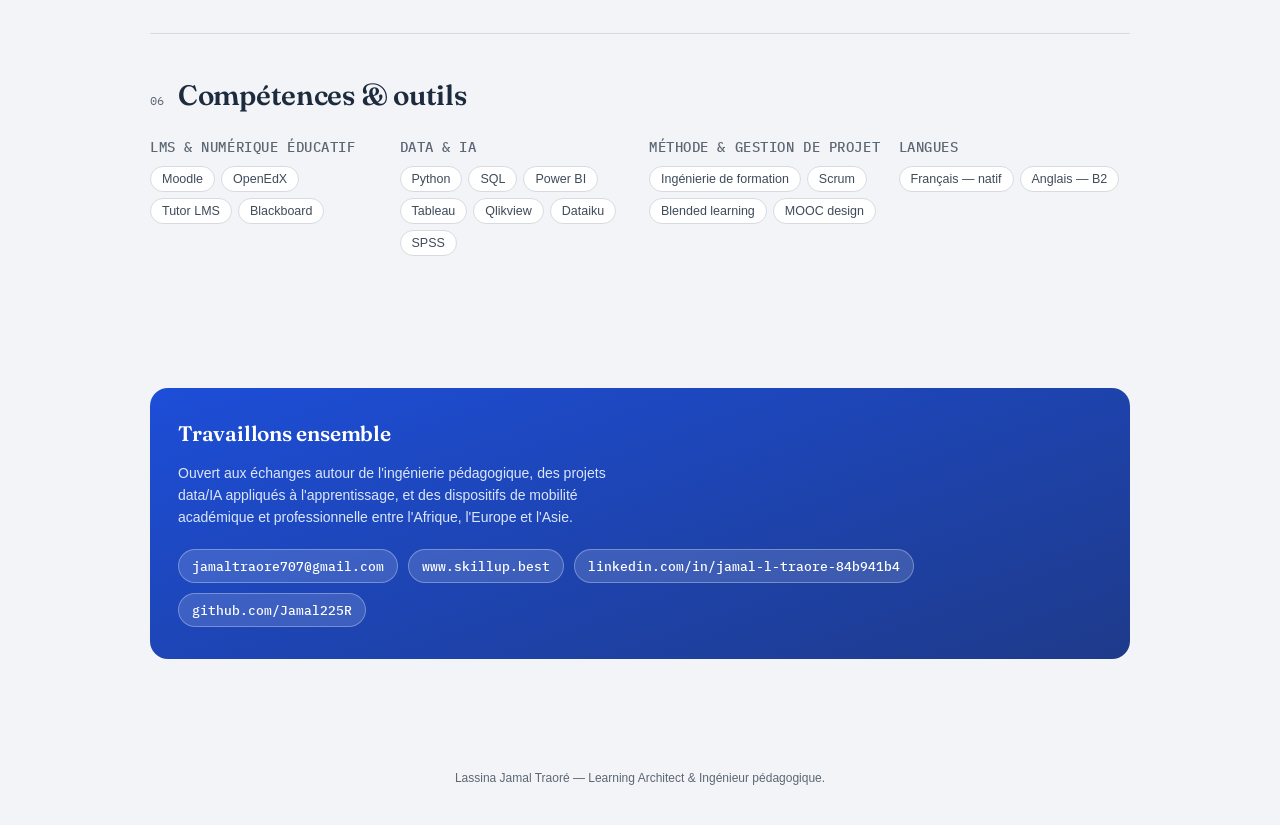
==== commit 45df6c29: "Enrichit la carte Parcours ALAIN avec étude de cas et aperçu cliquable" ====
--- a/index.html
+++ b/index.html
@@ -324,11 +324,7 @@
         </div>
         <a class="shotwrap" href="pedago-lab/index.html" aria-label="Étude de cas Pedago Lab"><img src="pedago-lab/img/hero.jpg" alt="Bannière d'accueil du Pedago Lab sur Moodle"></a>
       </div>
-      <div class="project">
-        <span class="status">Produit structurant</span>
-        <h3>Parcours Alain</h3>
-        <p>Dispositif d'ingénierie pédagogique complet — contenus, activités, stratégie, communication — pour accompagner un profil apprenant à travers le processus de candidature dans l'enseignement supérieur français, avec une orientation mobilité Afrique-France.</p>
-      </div>
+      <div class="project featured" id="projet-parcours-alain"><div><span class="status">Portail V1 réalisé · octobre 2026</span><h3 style="margin-top:8px">Parcours ALAIN · mobilité étudiante</h3><p>Conception d’un dispositif de préparation aux études en France : alignement du projet académique et professionnel, parcours Tutor LMS et portail personnel pour passer du diagnostic à l’action.</p><p>Autoévaluation, checklists, calendrier et ressources officielles : une interface pensée pour rendre les démarches lisibles et soutenir l’autonomie.</p><div class="kpi-mini"><div><b>6</b><span>questions de diagnostic</span></div><div><b>14</b><span>actions de préparation</span></div><div><b>4</b><span>étapes du projet</span></div></div><a class="btn" href="parcours-alain/index.html">Voir l’étude de cas →</a><div class="meta">Prototype fonctionnel · effets pédagogiques à évaluer</div></div><a class="shotwrap" href="parcours-alain/index.html" aria-label="Étude de cas Parcours ALAIN"><img src="parcours-alain/apercu.svg" alt="Illustration du portail Parcours ALAIN : diagnostic, étapes, calendrier et ressources" loading="lazy" width="1120" height="560"></a></div>
       <div class="project">
         <span class="status">Recherche en cours</span>
         <h3>Chantier IAMIC</h3>
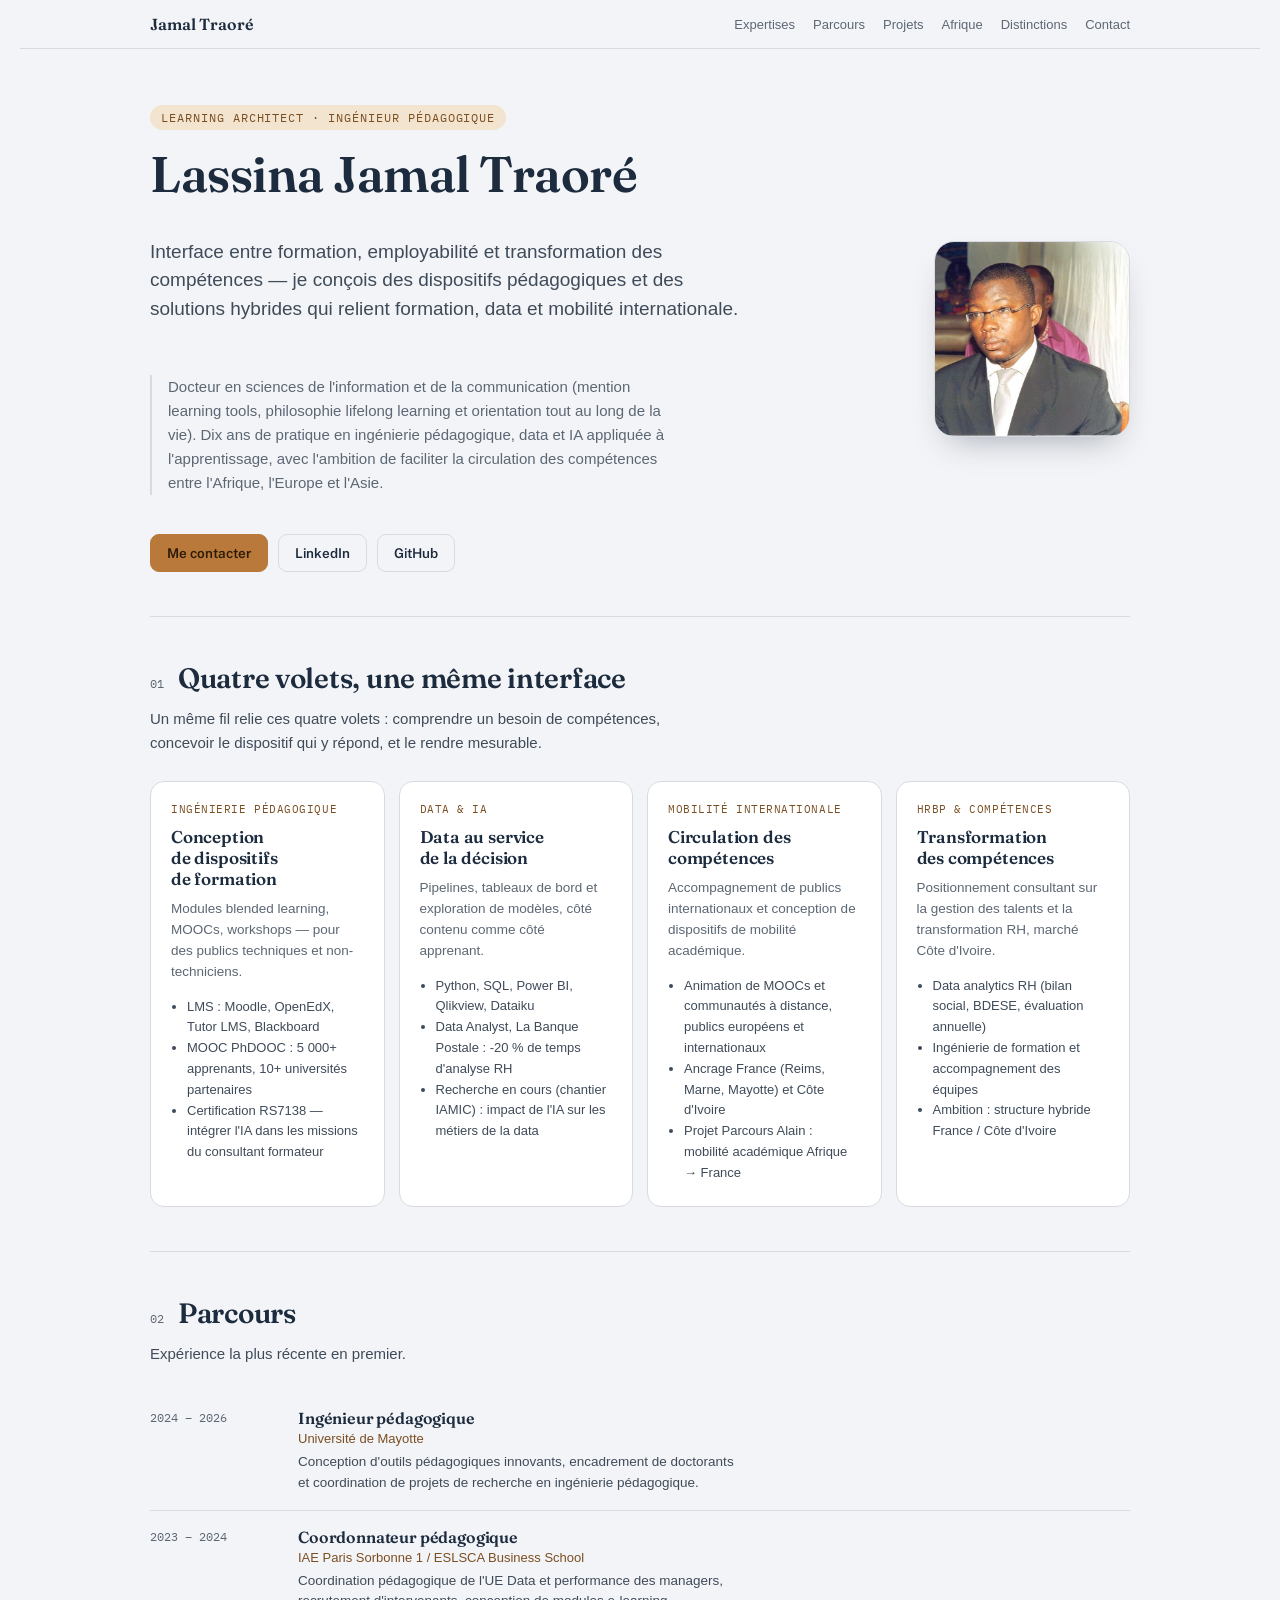
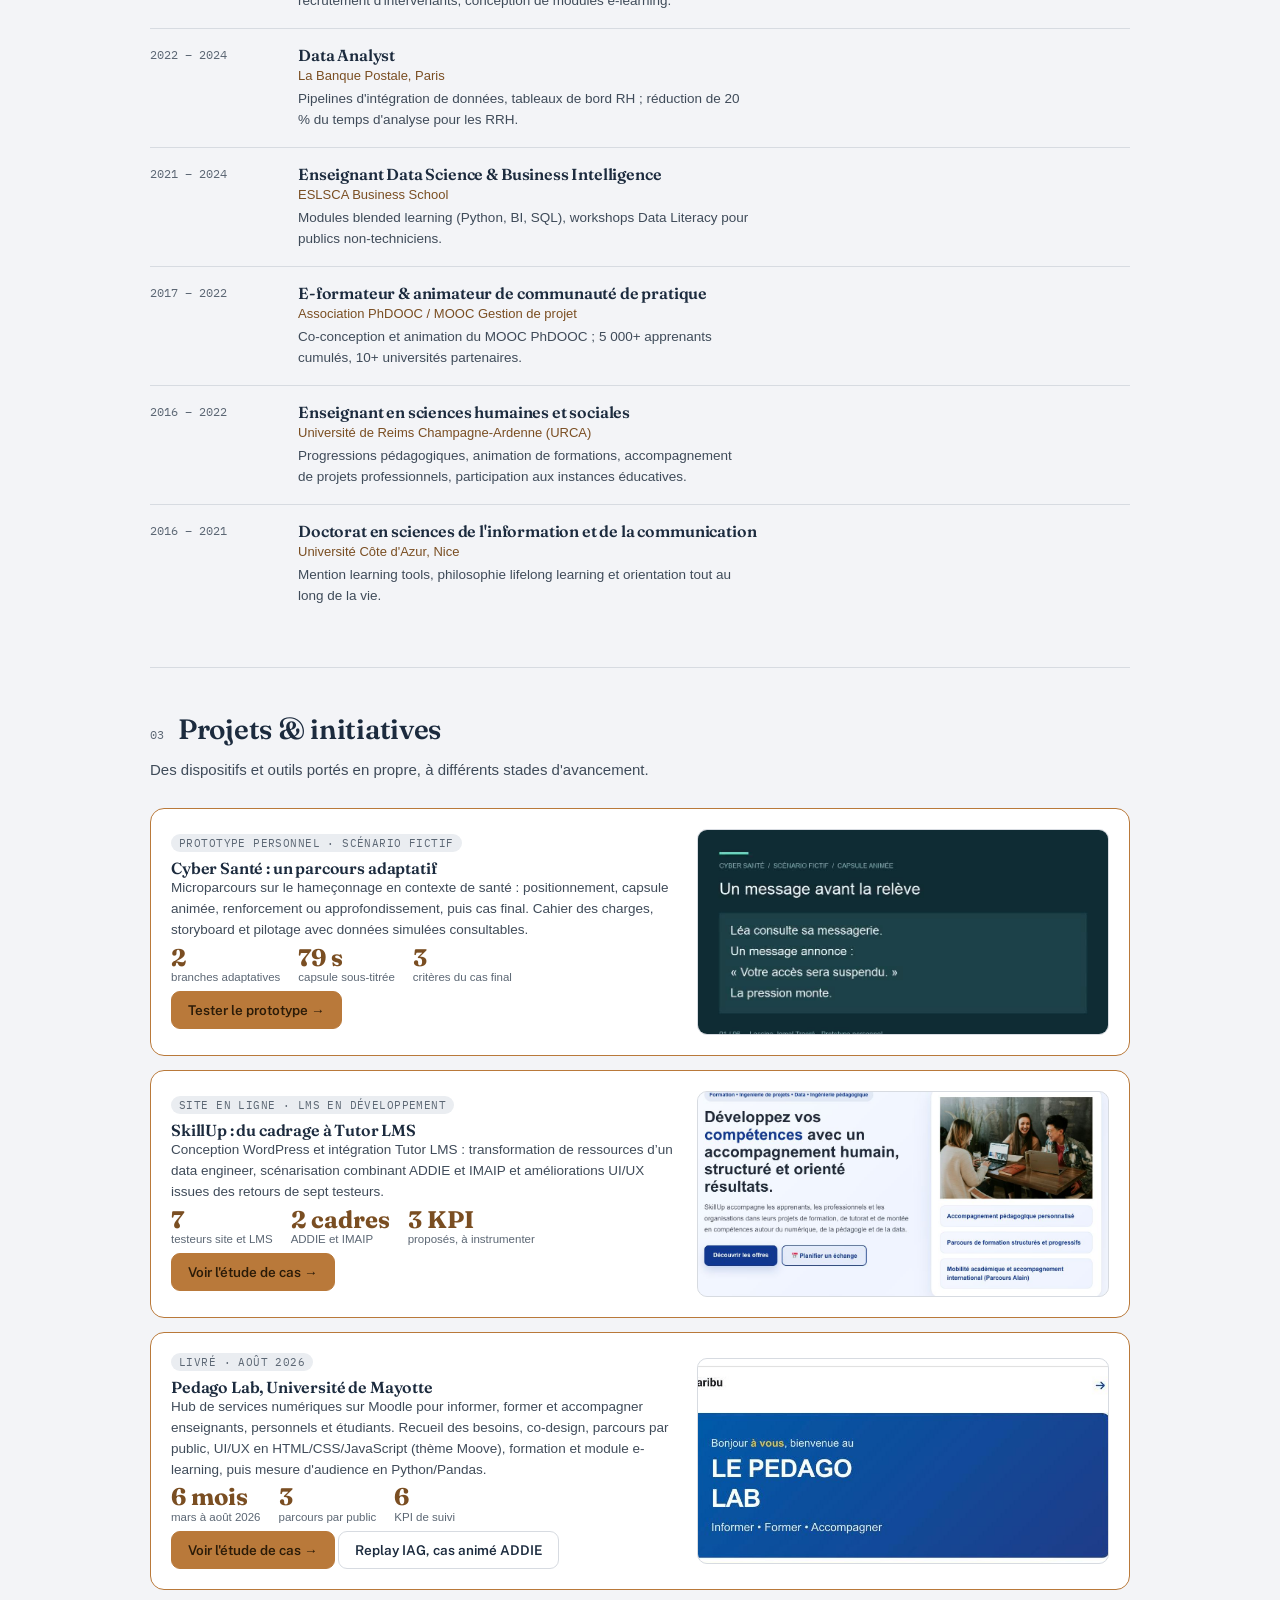
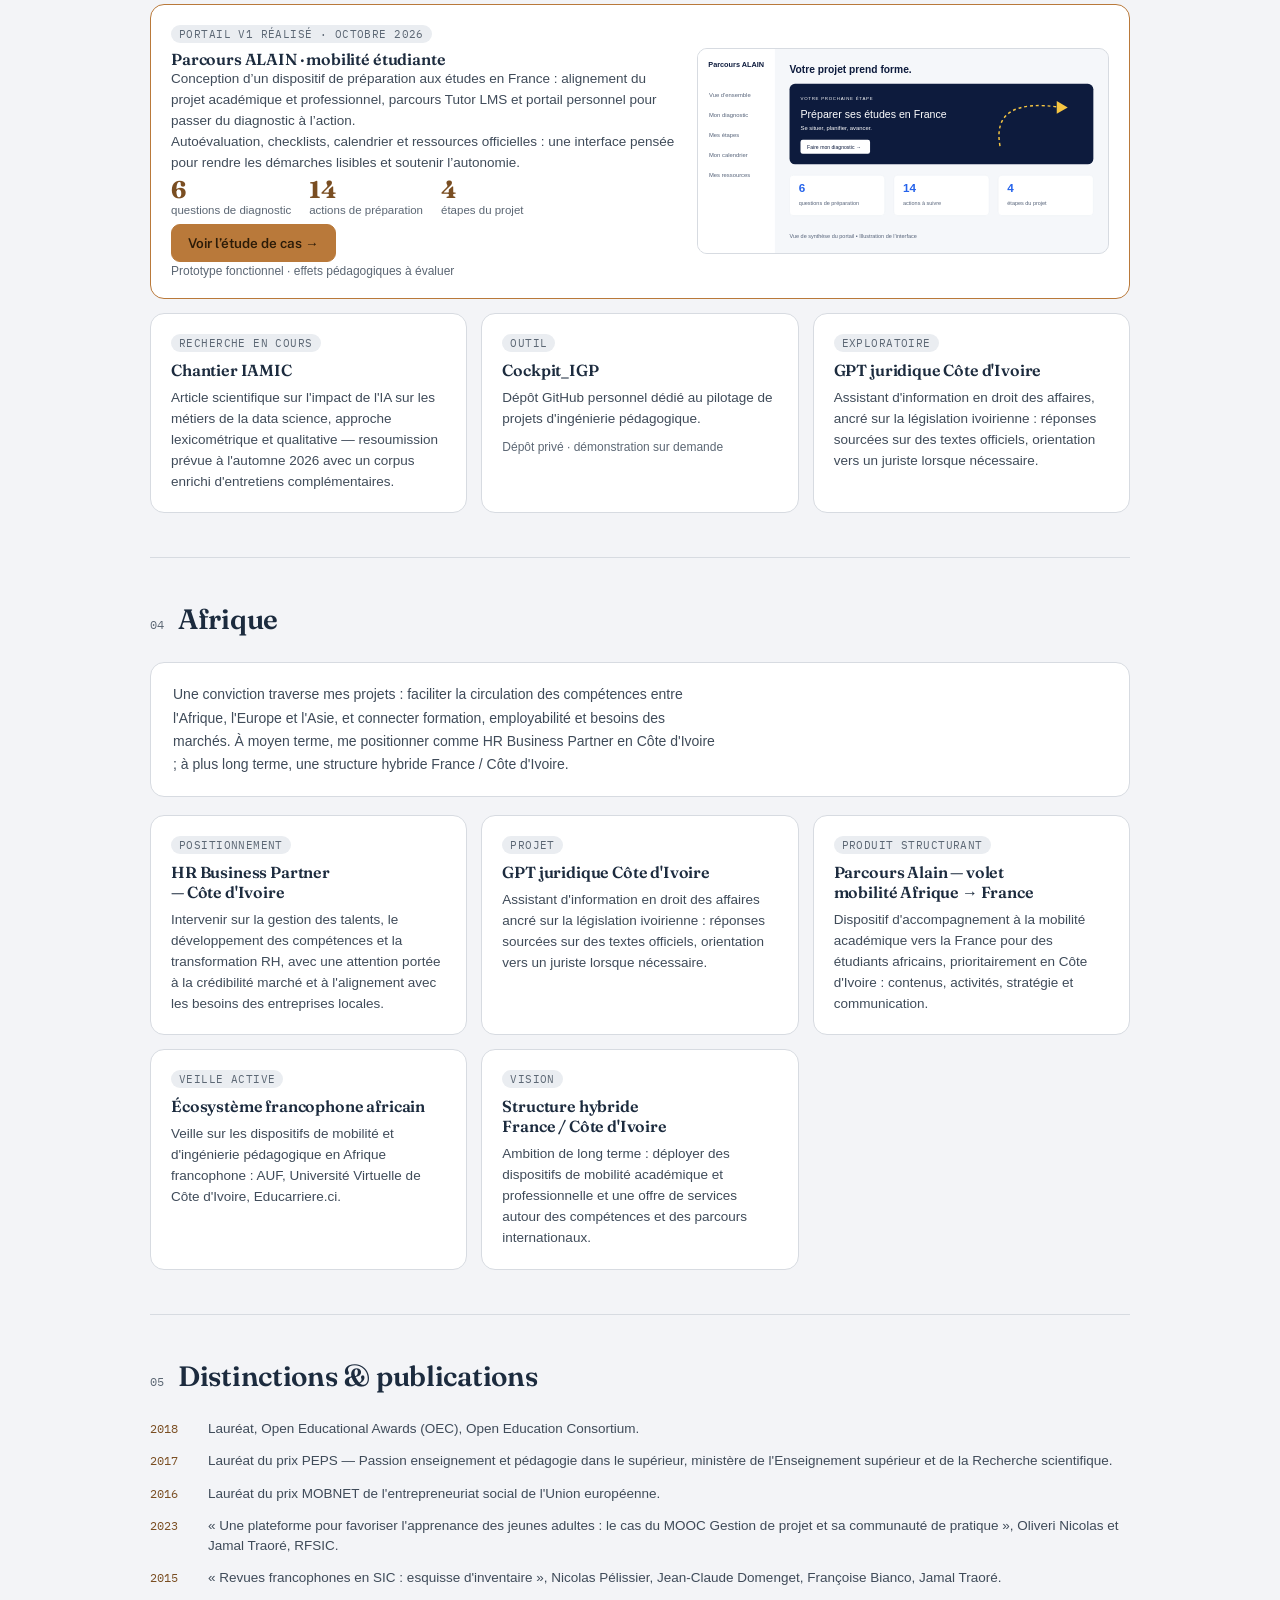
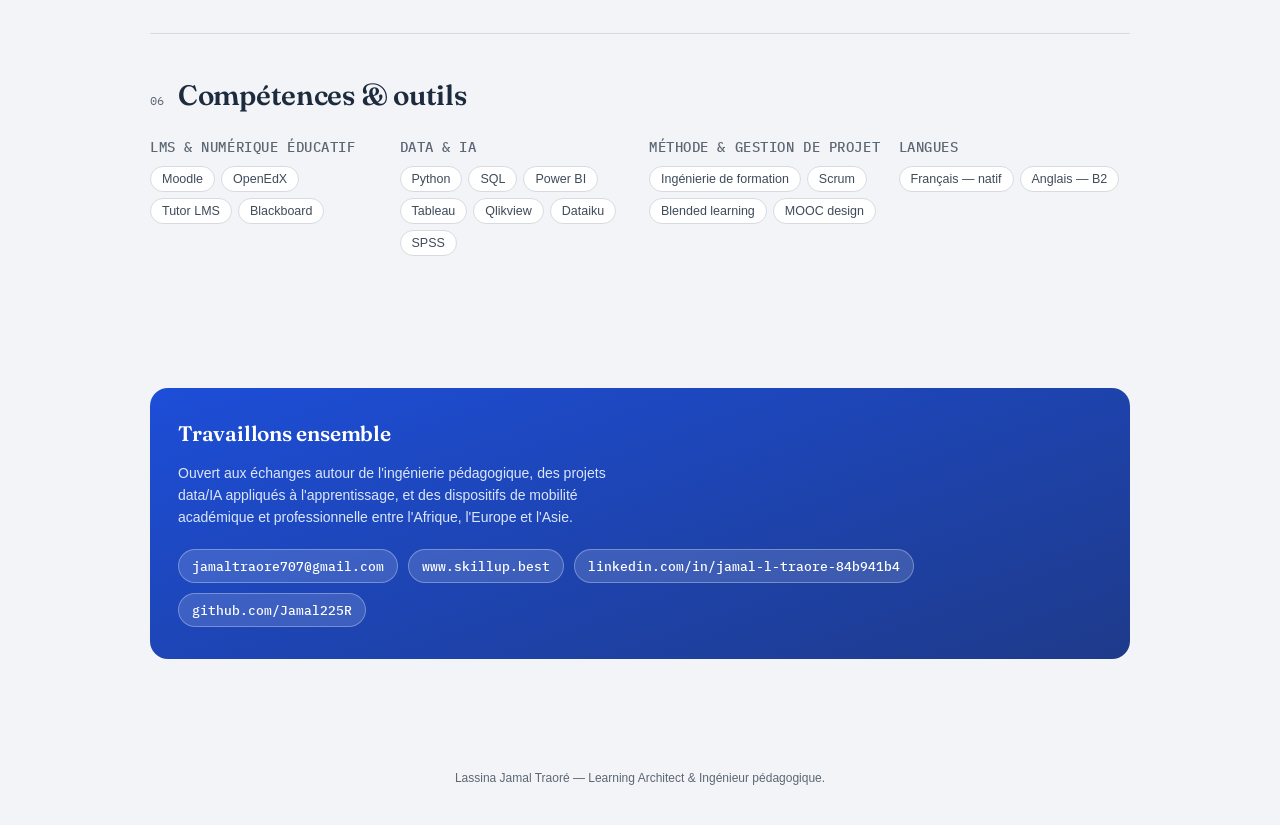
==== commit 0afbfd3b: "Add link to Replay IAG case study in index.html Lien Replay IAG sur la carte Pedago Lab" ====
--- a/index.html
+++ b/index.html
@@ -321,6 +321,7 @@
             <div><b>6</b><span>KPI de suivi</span></div>
           </div>
           <a class="btn" href="pedago-lab/index.html">Voir l'étude de cas &rarr;</a>
+                    <a class="btn secondary" href="pedago-lab/replay-iag.html">Replay IAG, cas animé ADDIE</a>
         </div>
         <a class="shotwrap" href="pedago-lab/index.html" aria-label="Étude de cas Pedago Lab"><img src="pedago-lab/img/hero.jpg" alt="Bannière d'accueil du Pedago Lab sur Moodle"></a>
       </div>
@@ -444,4 +445,4 @@
   if (a.dataset.show) { a.textContent = m; }
 });
 </script>
-</body></html>+</body></html>
